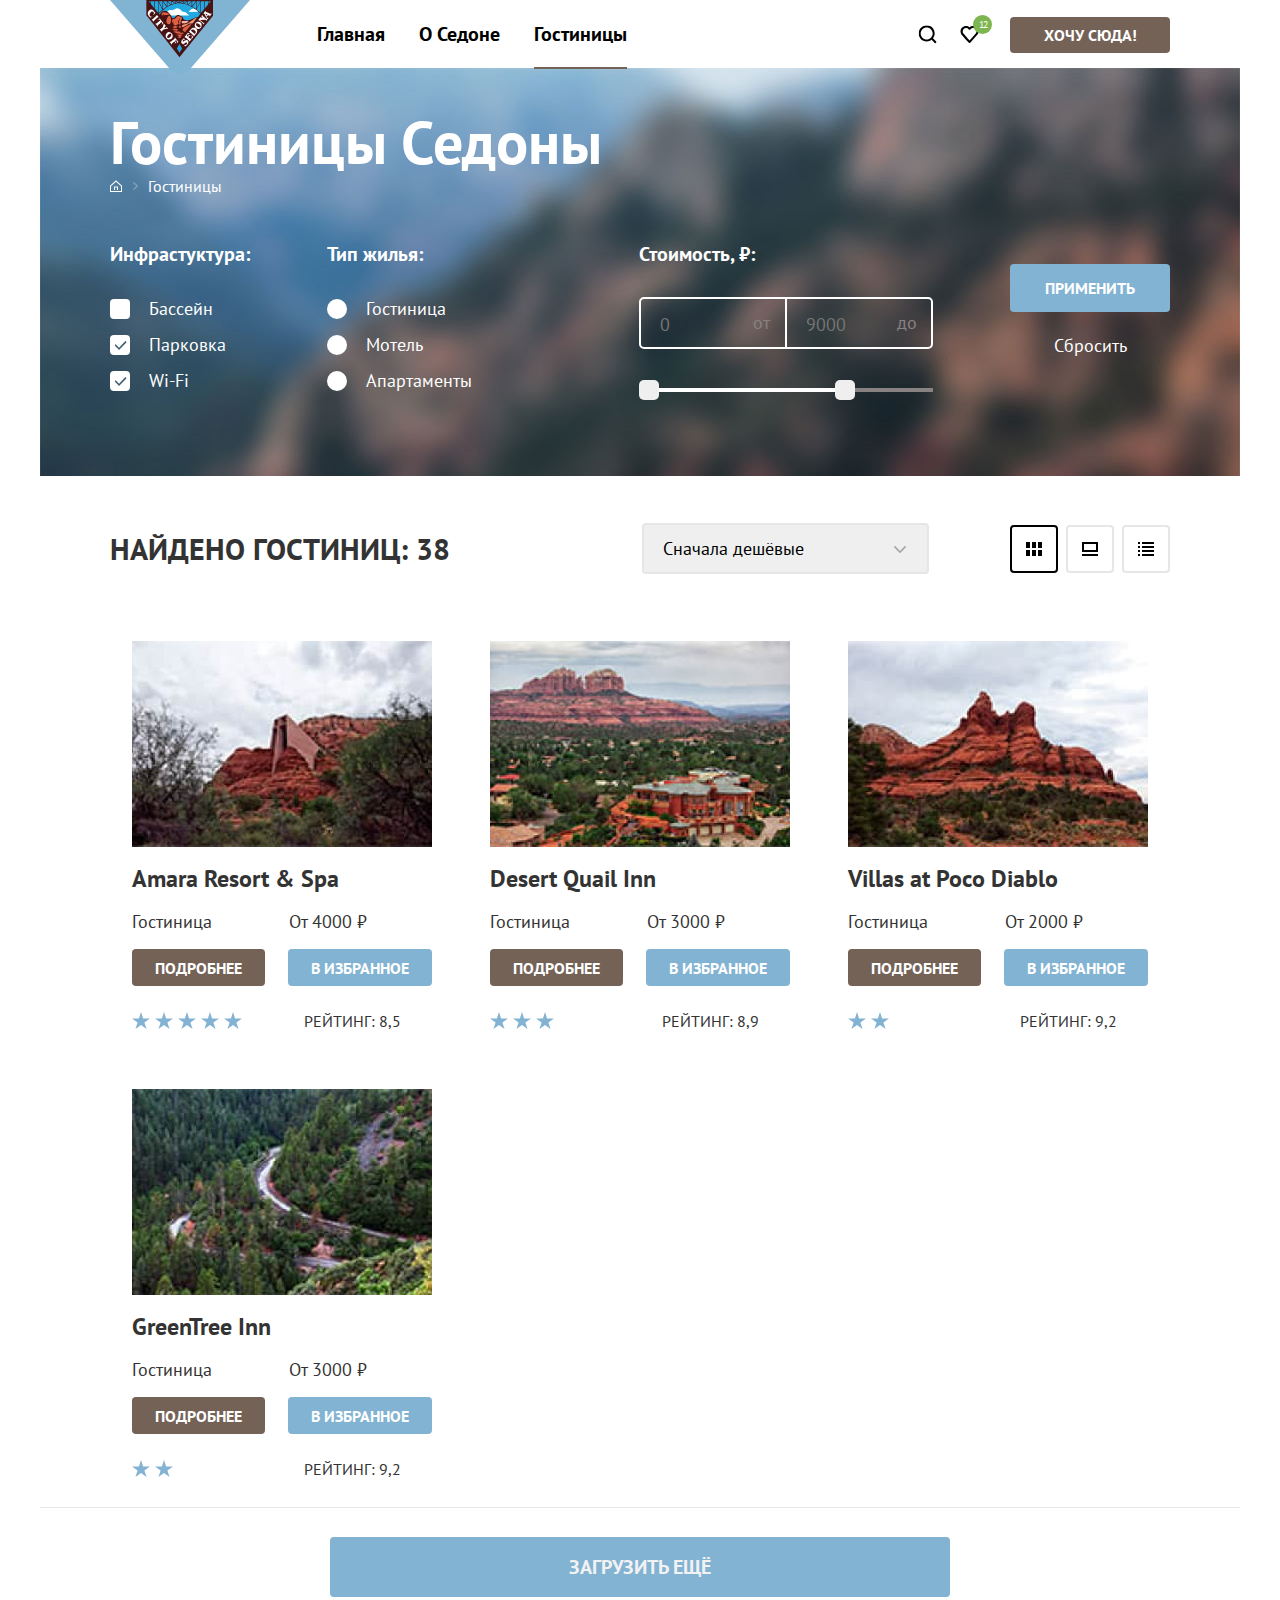
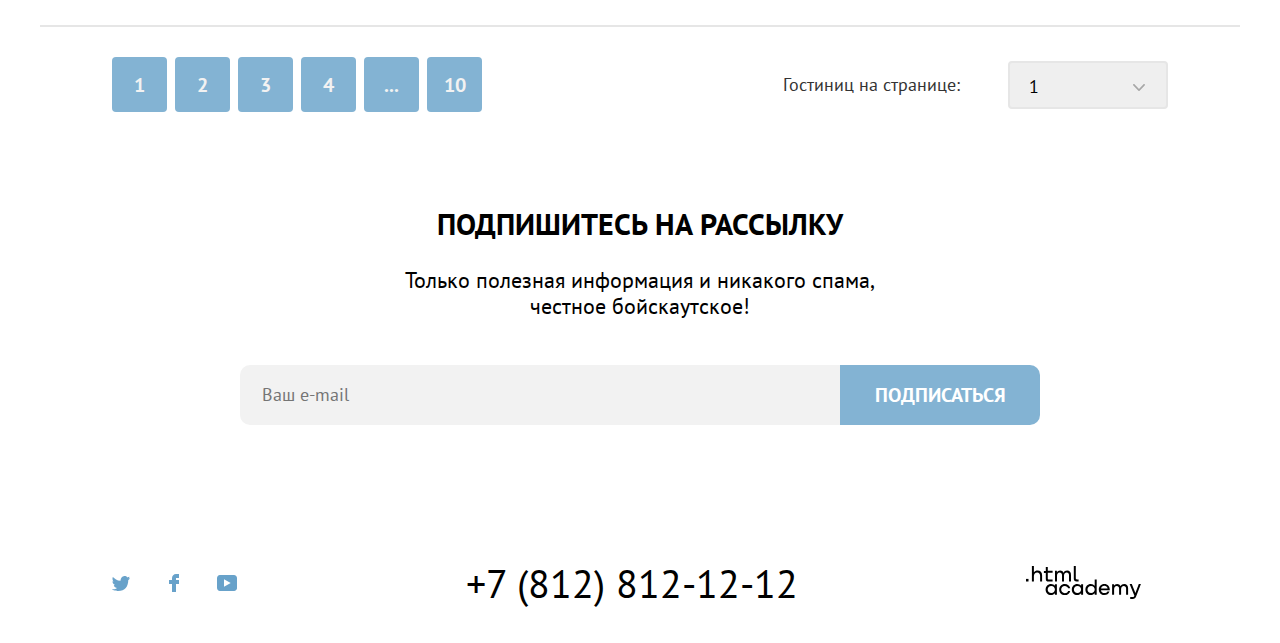
==== catalog.html @ c570bdc0 "состояния главной закончены" ====
<!DOCTYPE html>
<html lang="ru">
  <head>
    <meta charset="utf-8">
    <title>Каталог</title>
    <!-- <link rel="stylesheet" href="styles/reset.css"> -->
    <link rel="stylesheet" href="styles/style.css">
    <meta content="width=device-width, initial-scale=1" name="viewport">
  </head>
  <body>
      <header class="page-header">
        <nav class="navigation">
          <a class="page-logo" href="index.html"><img class="main-logo" src="images/logo.svg" width="140" height="74" alt="Логотип Седоны"></a>
          <ul class="navigation-list">
            <li class="navigation-item item-light"><a class="navigation-link" href="index.html">Главная</a></li>
            <li class="navigation-item" ><a class="navigation-link" href="#">О Седоне</a></li>
            <li class="navigation-item" ><a class="navigation-link navigation-link-selected" href="catalog.html">Гостиницы</a></li>
          </ul>
          <div class="fav-container">
            <button class="btn btn-search" type="button">
            <span class="invisible-element">Поиск</span>
            <svg class="nav-icon" xmlns="http://www.w3.org/2000/svg" width="19" height="19" viewBox="0 0 19 19" fill="none">
              <g clip-path="url(#clip0_18711_1020)">
              <path d="M18.6821 16.9114L14.9821 13.2114C15.9821 11.9114 16.6821 10.2114 16.6821 8.31142C16.6821 3.91142 13.0821 0.311417 8.68207 0.311417C4.28207 0.311417 0.682068 4.01142 0.682068 8.41142C0.682068 12.8114 4.28207 16.4114 8.68207 16.4114C10.4821 16.4114 12.1821 15.8114 13.5821 14.7114L17.2821 18.4114L18.6821 16.9114ZM8.68207 14.4114C5.38207 14.4114 2.68207 11.7114 2.68207 8.41142C2.68207 5.11142 5.38207 2.41142 8.68207 2.41142C11.9821 2.41142 14.6821 5.11142 14.6821 8.41142C14.6821 11.7114 11.9821 14.4114 8.68207 14.4114Z"/>
              </g>
              <defs>
              <clipPath id="clip0_18711_1020">
              <rect width="18" height="18" fill="white" transform="translate(0.682068 0.411423)"/>
              </clipPath>
              </defs>
              </svg>
            </button>
            <a class="btn favorit-link" href="#">
              <span class="invisible-element">Избранное</span>
              <svg class="nav-icon" xmlns="http://www.w3.org/2000/svg" width="19" height="17" viewBox="0 0 19 17" fill="none">
                <path d="M9.44382 17C9.14296 17 8.84211 16.9 8.64155 16.6C3.22622 10.5 1.92253 9.1 1.62168 8.7C0.91969 7.8 0.518555 6.6 0.518555 5.4C0.518555 2.4 2.92537 0 6.03416 0C7.33785 0 8.54126 0.5 9.5441 1.3C10.5469 0.5 11.8506 0 13.054 0C16.0625 0 18.5696 2.4 18.5696 5.4C18.5696 6.7 18.0682 7.9 17.266 8.8L10.2461 16.7C10.0455 16.9 9.84495 17 9.44382 17ZM3.42679 7.5C3.72764 7.9 6.93672 11.5 9.5441 14.4L15.7617 7.4C16.2631 6.9 16.4637 6.2 16.4637 5.4C16.4637 3.6 14.9594 2.1 13.1543 2.1C12.1515 2.1 11.1486 2.6 10.4467 3.4C10.1458 3.7 9.84495 3.8 9.5441 3.8C9.24325 3.8 8.9424 3.6 8.74183 3.4C8.03984 2.6 7.037 2.1 6.03416 2.1C4.22906 2.1 2.7248 3.6 2.7248 5.4C2.62452 6.3 3.02565 7 3.42679 7.5C3.3265 7.5 3.3265 7.5 3.42679 7.5Z"/>
                </svg>
                <div class="favorit">12</div>
            </a>
          </div>
          <a class="button button-order" href="#">Хочу сюда!</a>
        </nav>
      </header>
      <main class="main-index main-inner">
        <head class="inner-header">
          <div class="img-container-catalog">
            <h1 class="inner-header-title">Гостиницы Седоны</h1>
            <ul class="breadcrums">
              <li class="bredcrums-item">
                  <a class="breadcrums-link" href="index.html">
                    <svg xmlns="http://www.w3.org/2000/svg" width="12" height="12" viewBox="0 0 12 12" fill="none">
                      <g clip-path="url(#clip0_31961_567)">
                      <path d="M6 0.300049L0 5.80005V12H12V5.80005L6 0.300049ZM11 11H1V6.20005L6 1.70005L11 6.20005V11Z" fill="white"/>
                      <path d="M4 10H5V7.5H7V10H8V6.5H4V10Z" fill="white"/>
                      </g>
                      <defs>
                      <clipPath id="clip0_31961_567">
                      <rect width="12" height="12" fill="white"/>
                      </clipPath>
                      </defs>
                    </svg>
                    <span class="invisible-element">Главная</span>
                  </a>
              </li>
              <li class="bredcrums-item">
                  <a class="breadcrums-link">Гостиницы</a>
              </li>
            </ul>
            <form class="catalog-filter" action="#" method="get">
              <fieldset class="catalog-filter-group">
                <legend class="catalog-filter-title">Инфрастуктура:</legend>
                <ul class="catalog-filter-list">
                  <li class="catalog-filter-item">
                    <label class="control">
                      <input class="invisible-element control-input" name="pool" type="checkbox">
                      <span class="control-mark" ></span>
                      <span class="control-label">Бассейн</span>
                    </label>
                  </li>
                  <li class="catalog-filter-item">
                    <label class="control">
                      <input  class="invisible-element control-input" name="parcking" type="checkbox" checked>
                      <span class="control-mark" ></span>
                      <span class="control-label">Парковка</span>
                    </label>
                  </li>
                  <li class="catalog-filter-item">
                    <label class="control">
                      <input  class="invisible-element control-input" name="parcking" type="checkbox" checked>
                      <span class="control-mark" ></span>
                      <span class="control-label">Wi-Fi</span>
                    </label>
                  </li>
                </ul>
              </fieldset>
              <fieldset class="catalog-filter-group house-filter">
                <legend class="catalog-filter-title">Тип жилья:</legend>
                <ul class="catalog-filter-list">
                  <li class="catalog-filter-item">
                    <label class="control">
                      <input class="invisible-element control-input" name="hoгse" value="motel" type="radio">
                      <span class="control-mark"></span>
                      <span class="control-label">Гостиница</span>
                    </label>
                  </li>
                  <li class="catalog-filter-item">
                    <label class="control">
                      <input class="invisible-element control-input" name="hoгse" value="motel" type="radio">
                      <span class="control-mark"></span>
                      <span class="control-label">Мотель</span>
                    </label>
                  </li>
                  <li class="catalog-filter-item">
                    <label class="control">
                      <input class="invisible-element control-input" name="hoгse" value="motel" type="radio">
                      <span class="control-mark"></span>
                      <span class="control-label">Апартаменты</span>
                    </label>
                  </li>
                </ul>
              </fieldset>
              <fieldset class="catalog-filter-group">
                <legend class="catalog-filter-title">Стоимость, ₽:</legend>
                <div class="range">
                  <div class="range-wrapper-input">
                    <label class="label-input">
                      <input class="catalog-filter-input" type="number" name="min-price" placeholder="0">
                      <span class="ot">от</span>
                    </label>
                    <label class="label-input">
                      <input class="catalog-filter-input" type="number" name="min-price" placeholder="9000">
                      <span class="do">до</span>
                    </label>
                  </div>
                  <div class="range-scale">
                    <div class="range-bar" style="width: 216px; left: 0;">
                      <button class="range-toogle toogle-min" type="button">
                      <span class="invisible-element">Изменить минимальную цену</span>
                      </button>
                      <button class="range-toogle toogle-max" type="button">
                      <span class="invisible-element">Изменить максимальную цену</span>
                      </button>
                    </div>
                  </div>

                </div>
              </fieldset>
              <div class="form-buttons">
                <button class="button-form button-apply" type="submit">Применить</button>
                <button class="button-form button-reset" type="submit">Сбросить</button>
              </div>
            </form>
          </div>
        </head>
        <section class="results-sorting">
          <h2 class="results-sorting-title">Найдено гостиниц: 38</h2>
          <form class="sorting-type">
            <label class="invisible-element" for="sorting"><span>Сорировка</span></label>
            <select class="results-price-sort"  name="price" id="sorting">
              <option value="cheap">Сначала дешёвые</option>
              <option value="expensive">Сначала дорогие</option>
            </select>
          </form>
          <div class="buttons-container">
            <button class="button-mode button-view-cards cards-active" type="submit"><span class="invisible-element">Карточки</span></button>
            <button class="button-mode button-view-list" type="submit"><span class="invisible-element">Список</span></button>
            <button class="button-mode button-view-slideshow" type="submit"><span class="invisible-element">Слайдшоу</span></button>
          </div>
        </section>
              <section class="results-show">
                <div class="hotel-card">
                  <img class="hotel-card-image" src="images/catalog/hotel-1-1.jpg" width="300" height="206" alt="Amara Resort & Spa">
                  <h3 class="hotel-card-title">Amara Resort & Spa</h3>
                  <div class="container-for-price">
                    <p class="hotel-card-type">Гостиница</p>
                    <b class="hotel-card-price">От 4000 ₽</b>
                  </div>
                  <div class="order-container">
                      <a class="button btn-card btn-card-style-details" href="#">Подробнее</a>
                      <a class="button btn-card btn-card-style-favorit" href="#">В избранное</a>
                  </div>
                  <div class="raiting-container">
                    <div class="hotel-stars">
                      <svg class="star-container" xmlns="http://www.w3.org/2000/svg" width="18" height="17" viewBox="0 0 18 17" fill="none">
                        <g clip-path="url(#clip0_100392_108)">
                          <path d="M9 0L11.1 6.5H18L12.4 10.5L14.6 17L9 13L3.4 17L5.6 10.5L0 6.5H6.9L9 0Z" fill="#83B3D3"/>
                        </g>
                        <defs>
                          <clipPath id="clip0_100392_108">
                            <rect width="18" height="17" fill="white"/>
                          </clipPath>
                        </defs>
                      </svg>
                      <svg class="star-container" xmlns="http://www.w3.org/2000/svg" width="18" height="17" viewBox="0 0 18 17" fill="none">
                        <g clip-path="url(#clip0_100392_108)">
                          <path d="M9 0L11.1 6.5H18L12.4 10.5L14.6 17L9 13L3.4 17L5.6 10.5L0 6.5H6.9L9 0Z" fill="#83B3D3"/>
                        </g>
                        <defs>
                          <clipPath id="clip0_100392_108">
                            <rect width="18" height="17" fill="white"/>
                          </clipPath>
                        </defs>
                      </svg>
                      <svg class="star-container" xmlns="http://www.w3.org/2000/svg" width="18" height="17" viewBox="0 0 18 17" fill="none">
                        <g clip-path="url(#clip0_100392_108)">
                          <path d="M9 0L11.1 6.5H18L12.4 10.5L14.6 17L9 13L3.4 17L5.6 10.5L0 6.5H6.9L9 0Z" fill="#83B3D3"/>
                        </g>
                        <defs>
                          <clipPath id="clip0_100392_108">
                            <rect width="18" height="17" fill="white"/>
                          </clipPath>
                        </defs>
                      </svg>
                      <svg class="star-container" xmlns="http://www.w3.org/2000/svg" width="18" height="17" viewBox="0 0 18 17" fill="none">
                        <g clip-path="url(#clip0_100392_108)">
                          <path d="M9 0L11.1 6.5H18L12.4 10.5L14.6 17L9 13L3.4 17L5.6 10.5L0 6.5H6.9L9 0Z" fill="#83B3D3"/>
                        </g>
                        <defs>
                          <clipPath id="clip0_100392_108">
                            <rect width="18" height="17" fill="white"/>
                          </clipPath>
                        </defs>
                      </svg>
                      <svg class="star-container" xmlns="http://www.w3.org/2000/svg" width="18" height="17" viewBox="0 0 18 17" fill="none">
                        <g clip-path="url(#clip0_100392_108)">
                          <path d="M9 0L11.1 6.5H18L12.4 10.5L14.6 17L9 13L3.4 17L5.6 10.5L0 6.5H6.9L9 0Z" fill="#83B3D3"/>
                        </g>
                        <defs>
                          <clipPath id="clip0_100392_108">
                            <rect width="18" height="17" fill="white"/>
                          </clipPath>
                        </defs>
                      </svg>
                    </div>
                    <p class="hotel-card-rating">Рейтинг: 8,5</p>
                  </div>
                </div>
                <div class="hotel-card">
                  <img class="hotel-card-image" src="images/catalog/hotel-1-2.jpg" width="300" height="206" alt="Desert Quail Inn">
                  <h3 class="hotel-card-title">Desert Quail Inn</h3>
                  <div class="container-for-price">
                    <p class="hotel-card-type">Гостиница</p>
                    <b class="hotel-card-price">От 3000 ₽</b>
                  </div>
                  <div class="order-container">
                    <a class="button btn-card btn-card-style-details" href="#">Подробнее</a>
                    <a class="button btn-card btn-card-style-favorit" href="#">В избранное</a>
                  </div>
                  <div class="raiting-container">
                    <div class="hotel-stars">
                      <svg class="star-container" xmlns="http://www.w3.org/2000/svg" width="18" height="17" viewBox="0 0 18 17" fill="none">
                        <g clip-path="url(#clip0_100392_108)">
                          <path d="M9 0L11.1 6.5H18L12.4 10.5L14.6 17L9 13L3.4 17L5.6 10.5L0 6.5H6.9L9 0Z" fill="#83B3D3"/>
                        </g>
                        <defs>
                          <clipPath id="clip0_100392_108">
                            <rect width="18" height="17" fill="white"/>
                          </clipPath>
                        </defs>
                      </svg>
                      <svg class="star-container" xmlns="http://www.w3.org/2000/svg" width="18" height="17" viewBox="0 0 18 17" fill="none">
                        <g clip-path="url(#clip0_100392_108)">
                          <path d="M9 0L11.1 6.5H18L12.4 10.5L14.6 17L9 13L3.4 17L5.6 10.5L0 6.5H6.9L9 0Z" fill="#83B3D3"/>
                        </g>
                        <defs>
                          <clipPath id="clip0_100392_108">
                            <rect width="18" height="17" fill="white"/>
                          </clipPath>
                        </defs>
                      </svg>
                      <svg class="star-container" xmlns="http://www.w3.org/2000/svg" width="18" height="17" viewBox="0 0 18 17" fill="none">
                        <g clip-path="url(#clip0_100392_108)">
                          <path d="M9 0L11.1 6.5H18L12.4 10.5L14.6 17L9 13L3.4 17L5.6 10.5L0 6.5H6.9L9 0Z" fill="#83B3D3"/>
                        </g>
                        <defs>
                          <clipPath id="clip0_100392_108">
                            <rect width="18" height="17" fill="white"/>
                          </clipPath>
                        </defs>
                      </svg>
                    </div>
                    <p class="hotel-card-rating">Рейтинг: 8,9</p>
                  </div>
                </div>
                <div class="hotel-card">
                  <img class="hotel-card-image" src="images/catalog/hotel-1-3.jpg" width="300" height="206" alt="Amara Resort & Spa">
                  <h3 class="hotel-card-title">Villas at Poco Diablo</h3>
                  <div class="container-for-price">
                    <p class="hotel-card-type">Гостиница</p>
                    <b class="hotel-card-price">От 2000 ₽</b>
                  </div>
                  <div class="order-container">
                      <a class="button btn-card btn-card-style-details" href="#">Подробнее</a>
                      <a class="button btn-card btn-card-style-favorit" href="#">В избранное</a>
                  </div>
                  <div class="raiting-container">
                      <div class="hotel-stars">
                        <svg class="star-container" xmlns="http://www.w3.org/2000/svg" width="18" height="17" viewBox="0 0 18 17" fill="none">
                        <g clip-path="url(#clip0_100392_108)">
                          <path d="M9 0L11.1 6.5H18L12.4 10.5L14.6 17L9 13L3.4 17L5.6 10.5L0 6.5H6.9L9 0Z" fill="#83B3D3"/>
                        </g>
                        <defs>
                          <clipPath id="clip0_100392_108">
                            <rect width="18" height="17" fill="white"/>
                          </clipPath>
                        </defs>
                      </svg>
                      <svg class="star-container" xmlns="http://www.w3.org/2000/svg" width="18" height="17" viewBox="0 0 18 17" fill="none">
                        <g clip-path="url(#clip0_100392_108)">
                          <path d="M9 0L11.1 6.5H18L12.4 10.5L14.6 17L9 13L3.4 17L5.6 10.5L0 6.5H6.9L9 0Z" fill="#83B3D3"/>
                        </g>
                        <defs>
                          <clipPath id="clip0_100392_108">
                            <rect width="18" height="17" fill="white"/>
                          </clipPath>
                        </defs>
                      </svg>
                      </div>
                      <p class="hotel-card-rating">Рейтинг: 9,2</p>
                  </div>
                </div>
                <div class="hotel-card">
                  <img class="hotel-card-image" src="images/catalog/hotel-1.jpg" width="300" height="206" alt="Amara Resort & Spa">
                  <h3 class="hotel-card-title">GreenTree Inn</h3>
                  <div class="container-for-price">
                    <p class="hotel-card-type">Гостиница</p>
                    <b class="hotel-card-price">От 3000 ₽</b>
                  </div>
                  <div class="order-container">
                    <a class="button btn-card btn-card-style-details" href="#">Подробнее</a>
                    <a class="button btn-card btn-card-style-favorit" href="#">В избранное</a>
                  </div>
                  <div class="raiting-container">
                    <div class="hotel-stars">
                      <svg class="star-container" xmlns="http://www.w3.org/2000/svg" width="18" height="17" viewBox="0 0 18 17" fill="none">
                        <g clip-path="url(#clip0_100392_108)">
                          <path d="M9 0L11.1 6.5H18L12.4 10.5L14.6 17L9 13L3.4 17L5.6 10.5L0 6.5H6.9L9 0Z" fill="#83B3D3"/>
                        </g>
                        <defs>
                          <clipPath id="clip0_100392_108">
                            <rect width="18" height="17" fill="white"/>
                          </clipPath>
                        </defs>
                      </svg>
                      <svg class="star-container" xmlns="http://www.w3.org/2000/svg" width="18" height="17" viewBox="0 0 18 17" fill="none">
                        <g clip-path="url(#clip0_100392_108)">
                          <path d="M9 0L11.1 6.5H18L12.4 10.5L14.6 17L9 13L3.4 17L5.6 10.5L0 6.5H6.9L9 0Z" fill="#83B3D3"/>
                        </g>
                        <defs>
                          <clipPath id="clip0_100392_108">
                            <rect width="18" height="17" fill="white"/>
                          </clipPath>
                        </defs>
                      </svg>
                    </div>
                    <p class="hotel-card-rating">Рейтинг: 9,2</p>
                  </div>
                </div>
              </section>

        <div class="hotel-card-show-more"><button class="button-show-more" type="button">Загрузить ещё</button></div>
        <div class="pagination-container">
          <ul class="pagination">
            <li><button class="pagination-item current">1</button></li>
            <li><button class="pagination-item">2</button></li>
            <li><button class="pagination-item">3</button></li>
            <li><button class="pagination-item">4</button></li>
            <li><button class="pagination-item">...</button></li>
            <li><button class="pagination-item">10</button></li>
          </ul>
          <div class="show-hotels">
            <p class="pagination-hotel-quantity">Гостиниц на странице:</p>
            <form class="pagination-show-type">
              <select class="hotel-show-list"  name="quantity" id="hotel-show">
                  <option value="1">1</option>
                  <option value="2">2</option>
                  <option value="2">3</option>
                  <option value="2">4</option>
              </select>
              <label for="invisible-element"><span class="invisible-element">Количество гостиниц</span></label>
            </form>
          </div>
        </div>
        <section class="subscribe subscribe-inner">
          <h2 class="invisible-element">Подписка на рассылку</h2>
          <h3 class="subscribe-title">Подпишитесь на рассылку</h3>
          <p class="subscribe-about">Только полезная информация и никакого спама, <br>честное бойскаутское!</p>
          <form class="subscribe-form" action="#" method="post">
            <input class="subscribe-control" type="text" name="e-mail" placeholder="Ваш e-mail">
            <button class="button-subscribe" type="submit">Подписаться</button>
          </form>
        </section>
      </main>
      <footer>
        <section class="footer-links">
          <ul class="footer-links-list">
            <li class="footer-links-item">
              <a class="button-footer-link" href="#">
                <svg class="social-icon" xmlns="http://www.w3.org/2000/svg" width="18" height="15" viewBox="0 0 18 15" fill="none">
                  <g clip-path="url(#clip0_24196_690)">
                    <path d="M11.6 0.200056C13.4 -0.299944 14.8 0.500056 15.4 1.40006C16.1 1.20006 16.8 0.900056 17.5 0.700056C17.5 1.60006 16.9 2.20006 16.6 2.50006C17.3 2.60006 18 1.90006 18 1.90006C17.8 2.90006 16.9 3.70006 16.3 3.90006C16.1 10.7001 13 15.1001 5.7 15.0001C5.1 15.0001 5.8 15.0001 5.2 15.0001C4.8 15.0001 0.8 14.5001 0 13.1001C2.4 13.3001 4.1 12.7001 5 11.9001C4 11.6001 2.1 11.5001 1.8 9.00006C2.2 9.10006 2.4 9.20006 3.1 9.10006C1.8 8.30006 0.4 7.50006 0.5 5.30006C0.8 5.60006 1.6 5.80006 1.9 5.80006C1.1 5.60006 -0.2 2.50006 0.9 0.900056C2.8 2.80006 4.9 4.50006 8.5 4.70006C8.7 2.30006 9.7 0.800056 11.6 0.200056Z" />
                  </g>
                  <defs>
                    <clipPath id="clip0_24196_690">
                      <rect width="18" height="15" fill="white"/>
                    </clipPath>
                  </defs>
                </svg>
                <span class="invisible-element">Twitter</span>
              </a>
            </li>
            <li class="footer-links-item">
              <a class="button-footer-link" href="#">
                <svg class="social-icon" xmlns="http://www.w3.org/2000/svg" width="10" height="18" viewBox="0 0 10 18" fill="none">
                  <g clip-path="url(#clip0_24196_688)">
                    <path d="M7 0C4.8 0 3 1.8 3 4V6H0V10H3V18H7V10H10V6H7V4H10V0H7Z"/>
                  </g>
                  <defs>
                    <clipPath id="clip0_24196_688">
                      <rect width="10" height="18" fill="white"/>
                    </clipPath>
                  </defs>
                </svg>
                <span class="invisible-element">Facebook</span>
              </a>
            </li>
            <li class="footer-links-item">
              <a class="button-footer-link" href="#">
                <svg class="social-icon" xmlns="http://www.w3.org/2000/svg" width="20" height="16" viewBox="0 0 20 16" fill="none">
                  <g clip-path="url(#clip0_24196_686)">
                    <path d="M17 0H2.9C1.2 0 0 1.5 0 3.2V12.7C0 14.5 1.2 16 2.9 16H17.2C18.7 16 20.1 14.5 20.1 12.8V3.2C19.9 1.5 18.7 0 17 0ZM7 11.8V4.2L13.7 8L7 11.8Z" />
                  </g>
                  <defs>
                    <clipPath id="clip0_24196_686">
                      <rect width="20" height="16" fill="white"/>
                    </clipPath>
                  </defs>
                </svg>
                <span class="invisible-element">Youtube</span>
              </a>
            </li>
          </ul>
          <a class="footer-number" href="tel:88128121212"><p class="number-value">+7 (812) 812-12-12</p></a>
          <a class="footer-logo" href="№">
            <svg class="academy-logo" xmlns="http://www.w3.org/2000/svg" width="115" height="34" viewBox="0 0 115 34" fill="none">
               <path d="M0 12.8999V15.4999H2.5V12.8999H0Z"/>
               <path d="M11.5999 4.5C9.9999 4.5 8.7999 5.2 7.9999 6.2H7.8999V0H5.8999V15.5H7.8999V10.2C7.8999 8.1 9.1999 6.6 11.1999 6.6C12.9999 6.6 14.0999 8 14.0999 9.8V15.5H16.0999V9.4C16.1999 6.4 14.2999 4.5 11.5999 4.5Z"/>
               <path d="M26.5999 4.8001H21.7999V1.1001H19.7999V4.9001H17.8999V6.9001H19.7999V12.9001C19.7999 14.6001 20.7999 15.6001 22.4999 15.6001H26.5999V13.6001H22.8999C22.1999 13.6001 21.7999 13.2001 21.7999 12.5001V6.8001H26.5999V4.8001Z"/>
               <path d="M41.1 4.6001C39.5 4.6001 38.2 5.4001 37.6 6.7001H37.5C36.9 5.5001 35.7 4.6001 34.1 4.6001C32.7 4.6001 31.6 5.4001 31 6.4001H30.9V4.8001H29V15.4001H31V10.0001C31 8.0001 32 6.5001 33.6 6.5001C35.1 6.5001 36 7.5001 36 9.1001V15.4001H38V9.8001C38 7.4001 39.4 6.5001 40.6 6.5001C42.1 6.5001 43 7.5001 43 9.1001V15.4001H45V8.9001C45.1 6.4001 43.6 4.6001 41.1 4.6001Z"/>
               <path d="M47.8 12.7C47.8 14.4 48.8 15.4 50.6 15.4H52.6V13.4H50.9001C50.2001 13.4 49.8 13 49.8 12.3V0H47.8V12.7Z"/>
               <path d="M28.9001 19.6999C28.0001 18.5999 26.7001 17.8999 25.0001 17.8999C21.9001 17.8999 19.6001 20.1999 19.6001 23.4999C19.6001 26.7999 21.9001 29.0999 25.0001 29.0999C26.8001 29.0999 28.0001 28.2999 28.8001 27.1999H28.9001V28.7999H30.9001V18.1999H28.9001V19.6999ZM25.3001 27.0999C23.1001 27.0999 21.7001 25.4999 21.7001 23.4999C21.7001 21.4999 23.1001 19.8999 25.3001 19.8999C27.5001 19.8999 28.9001 21.4999 28.9001 23.4999C28.9001 25.3999 27.5001 27.0999 25.3001 27.0999Z"/>
               <path d="M44.2 21.9999C43.7 19.5999 41.5999 17.8999 38.7999 17.8999C35.3999 17.8999 33.2 20.3999 33.2 23.4999C33.2 26.5999 35.3999 29.0999 38.7999 29.0999C41.5999 29.0999 43.7 27.2999 44.2 24.8999H42.0999C41.6999 26.1999 40.3999 27.1999 38.7999 27.1999C36.5999 27.1999 35.2 25.5999 35.2 23.5999C35.2 21.5999 36.5999 19.9999 38.7999 19.9999C40.3999 19.9999 41.5999 20.9999 42.0999 22.1999H44.2V21.9999Z"/>
               <path d="M55.1 19.6999C54.2 18.5999 52.9001 17.8999 51.2001 17.8999C48.1001 17.8999 45.8 20.1999 45.8 23.4999C45.8 26.7999 48.1001 29.0999 51.2001 29.0999C53.0001 29.0999 54.2 28.2999 55 27.1999H55.1V28.7999H57.1V18.1999H55.1V19.6999ZM51.5 27.0999C49.3 27.0999 47.9001 25.4999 47.9001 23.4999C47.9001 21.4999 49.3 19.8999 51.5 19.8999C53.7 19.8999 55.1 21.4999 55.1 23.4999C55.1 25.3999 53.6 27.0999 51.5 27.0999Z"/>
               <path d="M68.6999 19.7999C67.7999 18.6999 66.4999 17.8999 64.7999 17.8999C61.6999 17.8999 59.3999 20.1999 59.3999 23.4999C59.3999 26.7999 61.5999 29.0999 64.7999 29.0999C66.4999 29.0999 67.7999 28.2999 68.5999 27.2999H68.6999V28.7999H70.6999V13.3999H68.6999V19.7999ZM65.0999 27.0999C62.8999 27.0999 61.4999 25.4999 61.4999 23.4999C61.4999 21.4999 62.8999 19.8999 65.0999 19.8999C67.2999 19.8999 68.6999 21.4999 68.6999 23.4999C68.5999 25.4999 67.1999 27.0999 65.0999 27.0999Z" />
               <path d="M78.3 17.8999C75 17.8999 72.8 20.3999 72.8 23.4999C72.8 26.4999 74.9 29.0999 78.3 29.0999C80.8 29.0999 82.8 27.7999 83.5 25.4999H81.4C80.9 26.4999 79.8 27.0999 78.4 27.0999C76.5 27.0999 75.1 25.7999 75 24.1999H83.8C84 20.5999 81.8 17.8999 78.3 17.8999ZM78.3 19.7999C80 19.7999 81.3 20.7999 81.6 22.3999H75.1C75.4 20.8999 76.6 19.7999 78.3 19.7999Z"/>
               <path d="M98.2001 17.8999C96.6001 17.8999 95.3001 18.6999 94.6001 19.8999H94.5001C93.9001 18.6999 92.7001 17.8999 91.1001 17.8999C89.7001 17.8999 88.6001 18.5999 88.0001 19.6999V18.1999H86.1001V28.7999H88.1001V23.3999C88.1001 21.3999 89.1001 19.9999 90.7001 19.8999C92.2001 19.8999 93.1001 20.8999 93.1001 22.4999V28.7999H95.1001V23.1999C95.1001 20.7999 96.5001 19.8999 97.7001 19.8999C99.2001 19.8999 100.1 20.8999 100.1 22.4999V28.7999H102.1V22.2999C102.2 19.6999 100.7 17.8999 98.2001 17.8999Z" />
               <path d="M109.4 27.0001L105.8 18.1001H103.6L108.4 29.7001C108.1 30.6001 107.7 30.9001 106.7 30.9001H104.2V32.9001H106.7C108.5 32.9001 109.5 32.1001 110.2 30.3001L114.9 18.1001H112.8L109.4 27.0001Z"/>
            </svg>
          </a>
        </section>
      </footer>

  </body>
</html>
---- styles/style.css ----
@font-face {
  font-family: "PT Sans";
  font-style: normal;
  font-weight: 400;
  src: url("../fonts/PTSans-Regular.woff") format("woff");
  font-display: swap;
}

@font-face {
  font-family: "PT Sans";
  font-style: normal;
  font-weight: 700;
  src: url("../fonts/PTSans-Bold.woff") format("woff");
  font-display: swap;
}
*,
*::before,
*::after {
  box-sizing: border-box;
}

h1 {
  margin: 0;
}

h2 {
  margin: 0;
}
h3 {
  margin: 0;
}

p {
  margin: 0;
}

ul, fieldset, legend, button, input {
  margin: 0;
  padding: 0;
}

html {
  height: 100%;
}


body {
  display: flex;
  flex-direction: column;
  min-height: 100%;
  width: 1200px;
  margin: 0 auto;
  background-color: white;
  color: #333333;
  font-family: "PT Sans", sans-serif;
  font-size: 18px;
  line-height: 21px;
}

.main-index {
  flex-grow: 1;
}
.breadcrums {
  position: relative;
  display: flex;
  margin-bottom: 45px;
  list-style-type: none;
  font-family: "PT Sans", sans-serif;
  font-size: 16px;
  font-style: normal;
  font-weight: 400;
  line-height: normal;
}

.bredcrums-item {
  margin-right: 26px;
}

.bredcrums-item:first-child::after {
  content: "";
  position: absolute;
  width: 5px;
  height: 8px;
  top: 50%;
  margin-top: -4px;
  left: 23px;
  background-image: url(../images/catalog/breadcrums.svg);
  background-position: center;
  background-repeat: no-repeat;


}

.breadcrums-link {

  text-decoration: none;
}

.hidden-element {
  color: #ffffff;
}


.invisible-element {
  position: absolute;
  width: 1px;
  height: 1px;
  margin: -1px;
  padding: 0;
  border: 0;
  clip: rect(0 0 0 0);
  overflow: hidden;
}

.catalog-filter {
  display: flex;
  align-items: center;
  width: 1060px;
  margin: 0 auto;

}

.catalog-filter-group {
  border: none;
}
.catalog-filter-group:first-child {
  min-width: 217px;
}
.catalog-filter-group:nth-child(2) {
  min-width: 312px;
}


.catalog-filter-list {
  list-style-type: none;
}

.catalog-filter-item:not(:last-child) {
  margin-bottom: 13px;
}

.catalog-filter-title {
  margin-bottom: 30px;
  font-family: "PT Sans", sans-serif;
  font-size: 20px;
  font-style: normal;
  font-weight: 700;
  line-height: normal;
}

.control {
  display: block;
  position: relative;
}

.catalog-filter-group:first-child .control-mark {
  position: absolute;
  height: 20px;
  width: 20px;
  border-radius: 4px;
  background-color: white;
  top: 2px
}

.control-input[type="checkbox"]:checked + .control-mark::before {
  content: "";
  position: absolute;
  top: 5.5px;
  left: 5px;
  width: 12.2px;
  height: 9.9px;
  background-image: url(../images/catalog/tick.svg);
  background-position: center;
  background-repeat: no-repeat;
}

.catalog-filter-group:nth-child(2) .control-mark {
  position: absolute;
  height: 20px;
  width: 20px;
  border-radius: 50%;
  background-color: white;
  top: 2px
}

.catalog-filter-group:nth-child(3) {
  width: 287px;
}

.control-input[type="radio"]:checked + .control-mark::before {
  position: absolute;
  content: "";
  width: 10px;
  height: 10px;
  top: 5px;
  left: 5px;
  border-radius: 50%;
  background-color: #3F5E72;
}


.control-label {
  padding-left: 39px;
  font-family: "PT Sans", sans-serif;
  font-size: 18px;
  font-style: normal;
  font-weight: 400;
  line-height: normal;
}

.range-scale {
  position: relative;
  height: 4px;
  background-color: rgb(136, 130, 131);

}

.range-bar {
  position: absolute;
  height: 4px;
  background-color: white;
}

.range-toogle {
  position: absolute;
  width: 20px;
  height: 20px;
  border: none;
  top: -8px;
  border-radius: 5px;
  cursor: pointer;
}

.toogle-min {
  left: 0;
}

.toogle-max {
  right: 0;
}

.range-wrapper-input {
  border: 2px solid white;
  border-radius: 5px;
  display: flex;
  margin-bottom: 39px;
}
.label-input {
  position: relative;
}

.label-input:first-child {
  border-right: 2px solid white;
}



.ot, .do {
  position: absolute;
  color: rgb(136, 130, 131);
  text-align: right;
  font-family: "PT Sans", sans-serif;
  font-size: 18px;
  font-style: normal;
  font-weight: 400;
  line-height: normal;
}

.label-input:first-child .ot {
  right: 15px;
  top: 12px;

}

.label-input:last-child .do {
  right: 14px;
  top: 12px;
}


.catalog-filter-input::-webkit-outer-spin-button,
.catalog-filter-input::-webkit-inner-spin-button {
  appearance: none;
  margin: 0;
}

.catalog-filter-input {
  padding: 14px 0 11px 19px;
  color: white;
  border: none;
  background-color: transparent;
  width: 144px;
  font-family: "PT Sans", sans-serif;
  font-size: 18px;
  font-style: normal;
  font-weight: 400;
  line-height: normal;
}

.form-buttons {
  margin-left: auto;
}

.button-form {
  display: block;
  border: none;
  border-radius: 4px;
  cursor: pointer;
  width: 160px;
  height: 48px;
  color: #FFF;
  font-family: "PT Sans", sans-serif
}

.button-apply {
  background-color: #83B3D3;
  margin-bottom: 10px;
  font-size: 16px;
  font-style: normal;
  font-weight: 700;
  line-height: normal;
  text-transform: uppercase;
}

.button-reset {
  font-size: 18px;
  font-style: normal;
  font-weight: 400;
  line-height: normal;
  background-color: transparent;
}

.page-header {
  background-color: #ffffff;
  color: #000000;
  padding: 0 70px;
  margin-bottom: -2px;
}
.main-logo {
  position: relative;
  z-index: 1;

}
.navigation {
  margin: 0 auto;
  display: flex;
  flex-wrap: wrap;
  align-items: flex-start;
  width: 1060px;
}

.page-logo {
  display: block;
  height: 70px;
}

.navigation-list {
  margin-left: 50px;
  width: 500px;
  display: flex;
  flex-wrap: wrap;
  list-style-type: none;
}

.navigation-item {
  position: relative;
  display: flex;
  flex-direction: column;
  align-items: center;

}

.navigation-link {
  display: block;
  padding: 20px 17px;
  font-family: "PT Sans", sans-serif;
  font-weight: 700;
  font-size: 20px;
  line-height: 28px;
  color: #000000;
  background-color: #ffffff;
  text-decoration: none;
}



.navigation-link-selected::before {
  position: absolute;
  content: "";
  height: 2px;
  width: auto;
  background-color: #756257;
  left: 17px;
  right: 17px;
  bottom: -1px;

}



.img-container {
  padding-top: 51px;
  align-items: center;
  display: flex;
  flex-direction: column;
  justify-content: space-between;
  width: 1198px;
  height: 485px;
  background-image: url("../images/index-background.jpg");
  background-size: auto;
  background-repeat: no-repeat;
}

.index-img {
  display: block;
}

.index-div {
  display: block;

}

.img-container-catalog {
  display: flex;
  flex-direction: column;
  align-items: start;
  color: #ffffff;
  padding: 35px 70px 0 70px;
  width: 1200px;
  height: 408px;
  background-image: url(../images/catalog-background1.jpg);
  background-size: auto;
  background-repeat: no-repeat;
}

.results-sorting {
  padding: 0 70px;
  display: flex;
  align-items: center;
  width: 1200px;
  height: 145px;

}

.results-sorting-title {
  margin-right: 192px;
  font-family: "PT Sans", sans-serif;
  font-weight: 700;
  font-size: 30px;
  line-height: 39px;
  font-family: PT Sans;
  font-size: 30px;
  font-style: normal;
  font-weight: 700;
  line-height: normal;
  text-transform: uppercase;
}

.buttons-container {
  display: flex;
  justify-content: space-between;
  width: 160px;
  margin-left: auto;
}

.button-mode {
  height: 48px;
  width: 48px;
  border: 2px solid #E6E6E6;
  border-radius: 4px;
  background-color: white;
  cursor: pointer;
}

.button-view-cards {
  background-image: url(../images/catalog/mode-tile\ 1.svg);
  background-repeat: no-repeat;
  background-position: center;
}

.button-view-list {
  background-image: url(../images/catalog/mode-slideshow\ 1.svg);
  background-repeat: no-repeat;
  background-position: center;
}

.button-view-slideshow {
  background-image: url(../images/catalog/mode-list\ 1.svg);
  background-repeat: no-repeat;
  background-position: center;
}

.cards-active {
  border-color: black;
}

.sorting-type {
  display: flex;
  width: 287px;
}

.results-price-sort {
  padding: 12px 19px 12px 19px;
  flex-grow: 1;
  border-radius: 4px;
  border: 2px solid #E6E6E6;
  appearance: none;
  background-image: url(../images/catalog/dropdown\ 1.svg);
  background-repeat: no-repeat;
  background-position: top 21px right 21px;
  font-family: "PT Sans", sans-serif;
  font-size: 18px;
  font-style: normal;
  font-weight: 400;
  line-height: normal;
}

.results-show {
  margin: 0 auto;
  width: 1056px;
  display: flex;
  flex-wrap: wrap;
  justify-content: space-between;
}

.hotel-card:nth-child(n+4) {
  margin-top: 10px;


}

.hotel-card {
  display: flex;
  flex-direction: column;
  width: 340px;
  height: 438px;
  padding: 20px;
}

.inner-header-title {
  width: 528px;
  height: 68px;
  color: #ffffff;
  font-family: "PT Sans", sans-serif;
  font-weight: 700;
  font-size: 60px;
  line-height: 77.64px;
  font-style: normal;
  line-height: normal;
  margin-bottom: 5px;

}

.container-for-price {
  display: flex;
  align-items: baseline;
  margin-top: 16px;
}

.hotel-card-title {
  margin-top: 16px;
  margin-bottom: 0px;
  height: 31px;
  font-family: "PT Sans", sans-serif;
  font-weight: 700;
  font-size: 24px;
  line-height: 31px;
}
.hotel-card-price {
  margin-left: auto;
  width: 143px;
  line-height: 23px;
  font-weight: 400;
}
.hotel-card-type {
  width: 133px;
  line-height: 23px;
  font-weight: 400;
}

.order-container {
  display: flex;
  margin-top: 16px;
  height: 37px;
  justify-content: space-between;

}
.raiting-container {
  margin-top: 16px;
  display: flex;

}
.hotel-stars {
  display: flex;
  align-items: center;
  justify-content: baseline;
  width: auto;

}

.star-container {
  margin-right: 5px;
}
.hotel-card-rating {
  display: flex;
  justify-content: center;
  align-items: center;
  width: 160px;
  height: 37px;
  margin-left: auto;
  text-align: center;



  font-family: "PT Sans", sans-serif;
  font-weight: 400;
  font-size: 16px;
  line-height: 20px;
  text-transform: uppercase;
}



.button {
  display: block;
  border-radius: 4px;
  padding: 8px 15px;
  border: none;
  color: #ffffff;
  text-decoration: none;
  text-transform: uppercase;
  font-family: "PT Sans", sans-serif;
  font-weight: 700;
  font-size: 16px;
  line-height: 20px;
  cursor: pointer;
}



.btn-card {
  display: flex;
  justify-content: center;
  align-items: center;
}

.btn-card-favorit {
  display: flex;
  justify-content: center;
  align-items: center;
  text-decoration: none;
  color: #000000;
  font-family: "PT Sans", sans-serif;
  font-weight: 700;
  font-size: 16px;
  line-height: 20px;
  color: #000000;
  text-decoration: none;
  text-align: center;
  text-transform: uppercase;
}

.btn-card-style-favorit {
  background-color: #83b3d3;
  width: 144px;
}

.btn-card-style-details {
  background-color: #756257;
  width: 133px;
}

.container-description {
  padding-top: 63px;
  width: 1200px;
  height: 282px;
  display: flex;
  flex-direction: column;
  align-items: center;
}
.advantages-decsription {
  margin-bottom: 31px;
  width: 720px;
  height: 72px;
  text-align: center;
  font-family: "PT Sans", sans-serif;
  font-weight: 700;
  font-size: 30px;
  line-height: 36px;
  text-transform: uppercase;
}

.advantages-text {
  text-align: center;
  font-family: "PT Sans", sans-serif;
  font-weight: 400;
  font-size: 22px;
  line-height: 36px;
  width: 720px;
  height: 36px;
}



.order-title {
  display: flex;
  justify-content: center;
}

.fav-container {
  margin-left: auto;
  display: flex;
  flex-wrap: wrap;
  max-width: 170px;
}



.button-search {
  display: flex;
  justify-content: center;
  background-color: #756257;
  padding: 15px 15px;
  min-width: 575px;
  border-radius: 10px;
}

.button-order {
  display: flex;
  align-self: center;
  justify-content: center;
  min-width: 160px;
  margin-left: 20px;
  background-color: #756257;

}

.btn {
  position: relative;
  padding: 0;
  border: 0;
  min-height: 68px;
  min-width: 42px;
  background-color: #ffffff;
  cursor: pointer;
}

.button-container {
  width: 575px;
  height: 60px;

  border: 2px solid black;
}

.card {
  display: flex;
  flex-direction: column;
  align-items: center;
  width: 400px;
  height: 384px;
}
.card-image {
  width: 800px;
  height: 384px;
}

.card-title-place {
  margin-top: 97px;
  width: 400px;
  height: 56px;
  font-family: "PT Sans", sans-serif;
  font-weight: 700;
  font-size: 24px;
  line-height: 28px;
  text-align: center;
  text-transform: uppercase;
}

.black {
  color: #333333;
}

.white {
  color: rgb(255, 255, 255);
}

.card-number {
  margin-top: 30px;
  font-family: "PT Sans", sans-serif;
  font-weight: 400;
  font-size: 18px;
  line-height: 21px;
  text-align: center;
}

.card-logo {
  margin-top: 89px;
}

.card-title-service {
  width: 250px;
  height: 28px;
  margin-top: 23px;
  margin-bottom: 0px;
  text-align: center;
  font-family: "PT Sans", sans-serif;
  font-weight: 700;
  font-size: 24px;
  line-height: 28px;
  text-transform: uppercase;
}

.card-title-service-description {
  width: 250px;
  height: 73px;
  margin-top: 20px;
  font-family: "PT Sans", sans-serif;
  font-weight: 400;
  font-size: 18px;
  line-height: 21px;
  text-align: center;
}

.card-title-place-description {
  width: 250px;
  height: 73px;
  margin-top: 30px;
  font-family: "PT Sans", sans-serif;
  font-weight: 400;
  font-size: 18px;
  line-height: 21px;
  text-align: center;
}

.flex-container-non {
  display: flex;
}
.grid {
  display: grid;
  grid-template-areas: "city image-1 image-1"
                       "house food souvenir"
                       "image-2 image-2 brige"
                       "squar road tourism";
}

.city {
  grid-area: city;
}
.image-1 {
  grid-area: image-1;
}

.house {
  grid-area: house;
}

.food {
  grid-area: food;
}
.souvenir {
  grid-area: souvenir;
}
.image-2 {
  grid-area: image-2;
}

.brige {
  grid-area: brige;
}
.squar {
  grid-area: squar;
}
.road {
  grid-area: road;
}
.tourism {
  grid-area: tourism;
}




.background-blue {
  background-color: #83b3d3;
}

.background-gray {
  background-color: rgba(131, 179, 211, 0.12);
}

.backgroun-green {
  background-color: rgba(131, 179, 211, 0.2);
}

.backgroun-white {
  background-color: #ffffff;
}

.book-hotel {
  padding-top: 91px;
  width: 1200px;
  height: 417px;
  display: flex;
  flex-direction: column;
  align-items: center;
}

.book-hotel-intrested {
  margin-bottom: 29px;
  display: flex;
  justify-content: center;
  width: 720px;
  height: 36px;
  font-family: "PT Sans", sans-serif;
  font-weight: 700;
  font-size: 30px;
  line-height: 36px;
  text-transform: uppercase;
}

.book-hotel-order {
  width: 720px;
  height: 52px;
  margin-bottom: 56px;
  font-family: "PT Sans", sans-serif;
  font-weight: 400;
  font-size: 22px;
  line-height: 26px;
  text-align: center;
  color: #333333;
}

.subscribe {
  padding-top: 94px;
  display: flex;
  flex-direction: column;
  align-items: center;
  width: 1200px;
  height: 411px;
  background-image: url(../images/background.jpg);
  background-size: auto;
  background-repeat: no-repeat;
  color: #ffffff;
}

.footer-subscribe-inner {
  width: 1200px;
  height: 411px;
  background-color: #ffffff;
  color: #333333;
}

.subscribe-title {

  width: 720px;
  height: 32px;
  margin-bottom: 29px;
  font-family: "PT Sans", sans-serif;
  font-weight: 700;
  font-size: 30px;
  line-height: 36px;
  text-transform: uppercase;
  text-align: center;
}

.subscribe-about {
  margin-bottom: 46px;
  width: 720px;
  height: 52px;
  font-family: "PT Sans", sans-serif;
  font-weight: 400;
  font-size: 22px;
  line-height: 26px;
  text-align: center;
}

.subscribe-form {
  display: flex;
  height: 60px;


  /* display: grid;
  grid-template-columns: 3fr 1fr;
  width: 800px;
  min-height: 60px; */
}

.subscribe-control {
  width: 600px;
  border: 0;
  padding: 0 19px 0 22px;
  border-radius: 10px 0 0 10px;

  color: #000;
  background-color: #F2F2F2;
  font-family: "PT Sans", sans-serif;
  font-size: 18px;
  font-style: normal;
  font-weight: 400;
  line-height: 26px; /* 144.444% */
  /*
  outline: none;
  border-radius: 10px 0px 0px 10px;
  border: 0;
  background: var(--basic-light, #F2F2F2);
  font-size: 18px;
  font-family: "PT Sans", sans-serif;
  font-style: normal;
  font-weight: 400;
  line-height: 26px; */
}

.button-subscribe {
  border: 0;
  width: 200px;
  cursor: pointer;
  border-radius: 0px 10px 10px 0px;
  color: #FFF;
  background-color: #83B3D3;
  font-family: "PT Sans", sans-serif;
  font-size: 20px;
  font-style: normal;
  font-weight: 700;
  line-height: 26px; /* 130% */
  text-transform: uppercase;
  /*
  cursor: pointer;
  border-radius: 0px 10px 10px 0px;
  background: var(--special-cold-light, #83B3D3);
  color: #F2F2F2;
  text-align: center;
  font-size: 20px;
  font-family: "PT Sans", sans-serif;
  font-style: normal;
  font-weight: 700;
  line-height: 26px;
  text-transform: uppercase; */
}

.subscribe-inner {
  background: white;
  color: #000000;
}

.footer-links {
  padding: 0 72px 0 56px;
  width: 1200px;
  height: 120px;
  display: grid;
  grid-template-columns: 240px 1fr 240px;

}

.footer-links-list {
  display: flex;
  flex-wrap: wrap;
  align-items: center;

  list-style-type: none;
}

.footer-number {
  display: flex;
  align-items: center;
  justify-content: center;
  text-decoration: none;

}

.footer-number p {
  display: flex;
  align-items: center;
  justify-content: center;
  height: 70px;
  width: 361px;
  color: #000000;
  font-family: "PT Sans", sans-serif;
  font-weight: 400;
  font-size: 40px;
  line-height: 40px;
  text-align: center;


}

.footer-number p:hover, .footer-number:focus-visible p {
  color: #756257;
}

.footer-number:focus-visible p {
  border-radius: 10px;
  border: 3px solid var(--special-cold-light, #83B3D3);
}

.footer-number:focus-visible {
  outline: 0;
}

.footer-number:active p {
  opacity: 0.3;
}

.footer-links-item:not(:last-child) {
  margin-right: 3px;
}

.footer-logo {
  display: flex;
  align-items: center;
  justify-content: center;
  width: 170px;
  height: 60px;
  align-self: center;
  margin-left: auto;
  fill: black;
}
.academy-logo{
  fill: black;
}

.footer-logo:hover .academy-logo, .footer-logo:focus-visible .academy-logo  {
  fill: #756257;
}
.footer-logo:focus-visible {
  border-radius: 10px;
  outline: 3px solid #83B3D3;
}

.footer-logo:active .academy-logo {
  opacity: 0.3;
}


.button-footer-link {
  position: relative;
  height: 50px;
  width: 50px;
  display: block;
}

.social-icon {
  fill: #68A2CA;
  position: absolute;
  top: 0;
  left: 0;
  right: 0;
  bottom: 0;
  margin: auto;
}


.button-footer-link{
  transition: transform 0.3s linear;
 }
 .button-footer-link:hover {
  transform: scale(1.5);
 }

 .button-footer-link:focus-visible {
  outline: 0;
  border: 3px solid #83B3D3;
  border-radius: 8px;
 }

 .button-footer-link:active {
  opacity: 0.3;
 }




.hotel-card-show-more {
  margin-bottom: 30px;
  display: flex;
  height: 120px;
  align-items: center;
  justify-content: center;
  border-top: 1px solid #E6E6E6;
  border-bottom: 2px solid #E6E6E6;
}
.button-show-more {
  border: 0;
  border-radius: 4px;
  background: var(--special-cold-light, #83B3D3);
  cursor: pointer;
  color: #F2F2F2;
  width: 620px;
  height: 60px;
  text-align: center;
  font-size: 20px;
  font-family: "PT Sans", sans-serif;
  font-style: normal;
  font-weight: 700;
  line-height: 26px;
  text-transform: uppercase;
}

.pagination-container {
  margin: 0 auto;
  width: 1056px;
  height: 55px;
  display: flex;
}

.pagination {
  display: grid;
  gap: 8px;
  grid-template-columns: repeat(10, 55px);
}

.pagination li {
  list-style-type: none;
}

.pagination-item {
  cursor: pointer;
  border: 0;
  border-radius: 4px;
  min-height: 55px;
  min-width: 55px;

  background: var(--special-cold-light, #83B3D3);
  color: #F2F2F2;
  font-size: 20px;
  font-family: "PT Sans", sans-serif;
  font-style: normal;
  font-weight: 700;
  line-height: 26px;
  text-transform: uppercase;
}

.pagination-hotel-quantity {
  font-family: "PT Sans", sans-serif;
  font-size: 18px;
  font-style: normal;
  font-weight: 400;
  line-height: normal;
}

.show-hotels {
  margin-left: auto;
  width: 385px;
  display: flex;
  align-items: center;

}

.pagination-show-type {
  display: flex;
  margin-left: auto;
  width: 160px;
  height: 48px;
}

.hotel-show-list {
  flex-grow: 1;
  padding: 12px 19px 12px 19px;
  flex-grow: 1;
  border-radius: 4px;
  border: 2px solid #E6E6E6;
  appearance: none;
  background-image: url(../images/catalog/dropdown\ 1.svg);
  background-repeat: no-repeat;
  background-position: top 21px right 21px;
  font-family: "PT Sans", sans-serif;
  font-size: 18px;
  font-style: normal;
  font-weight: 400;
  line-height: normal;
  cursor: pointer;
}

.nav-icon {
  position: absolute;
  top: 0;
  bottom: 0;
  right: 0;
  left: 0;
  margin: auto;
  fill: black;
}

.navigation-link:hover {
  color: #756257;
}

.navigation-link:focus-visible {
  outline: 0;
  border: 2px solid #83B3D3;
  border-radius: 10px;

}
.page-logo:focus-visible {
  outline: none;
}

.navigation-link:active {
  color: rgba(117, 98, 87, 0.30)
}

.btn:hover svg {
  fill: #756257;
}
.btn:focus-visible {
  outline: 0;
  border: 2px solid #83B3D3;
  border-radius: 8px;
  /* outline: 2px solid #83B3D3;
  outline-offset: -2px; */
}

.btn:active svg {
  opacity: 0.3;
}


.button-order:hover, .btn-card-style-details:hover, .button-search:hover {
  background-color: #615048;
}



.button-order:focus-visible, .btn-card-style-details:focus-visible, .button-search:focus-visible {
  background-color: #615048;
  outline: 3px solid #83B3D3;
  outline-offset: 0;
}

.button-order:active, .btn-card-style-details:active, .button-search:active {
  color: rgba(255, 255, 255, 0.30);
  background-color: #615048;
}

.favorit-link {
  position: relative;
}

.favorit {
  display: flex;
  justify-content: center;
  align-items: center;
  position: absolute;
  top: 15px;
  right: -2px;
  width: 19px;
  height: 19px;
  border-radius: 50%;
  background-color: #7DB550;
  color: white;
  font-family: "PT Sans", sans-serif;
  font-size: 10px;
  font-style: normal;
  font-weight: 400;
  line-height: normal;
  letter-spacing: -1px;
}

.button-subscribe:hover, .button-subscribe:focus-visible {
  background-color: #68A2CA;
}

.button-subscribe:focus-visible {
  outline: 0;
  border: 3px solid #afc2cf;
}

.button-subscribe:active {
  color: rgba(255, 255, 255, 0.3)
}




.subscribe-control:hover, .subscribe-control:focus-visible {
  background-color: #E6E6E6;
}
.subscribe-control:focus-visible {
  outline: 0;
  border: 3px solid #83B3D3;
}
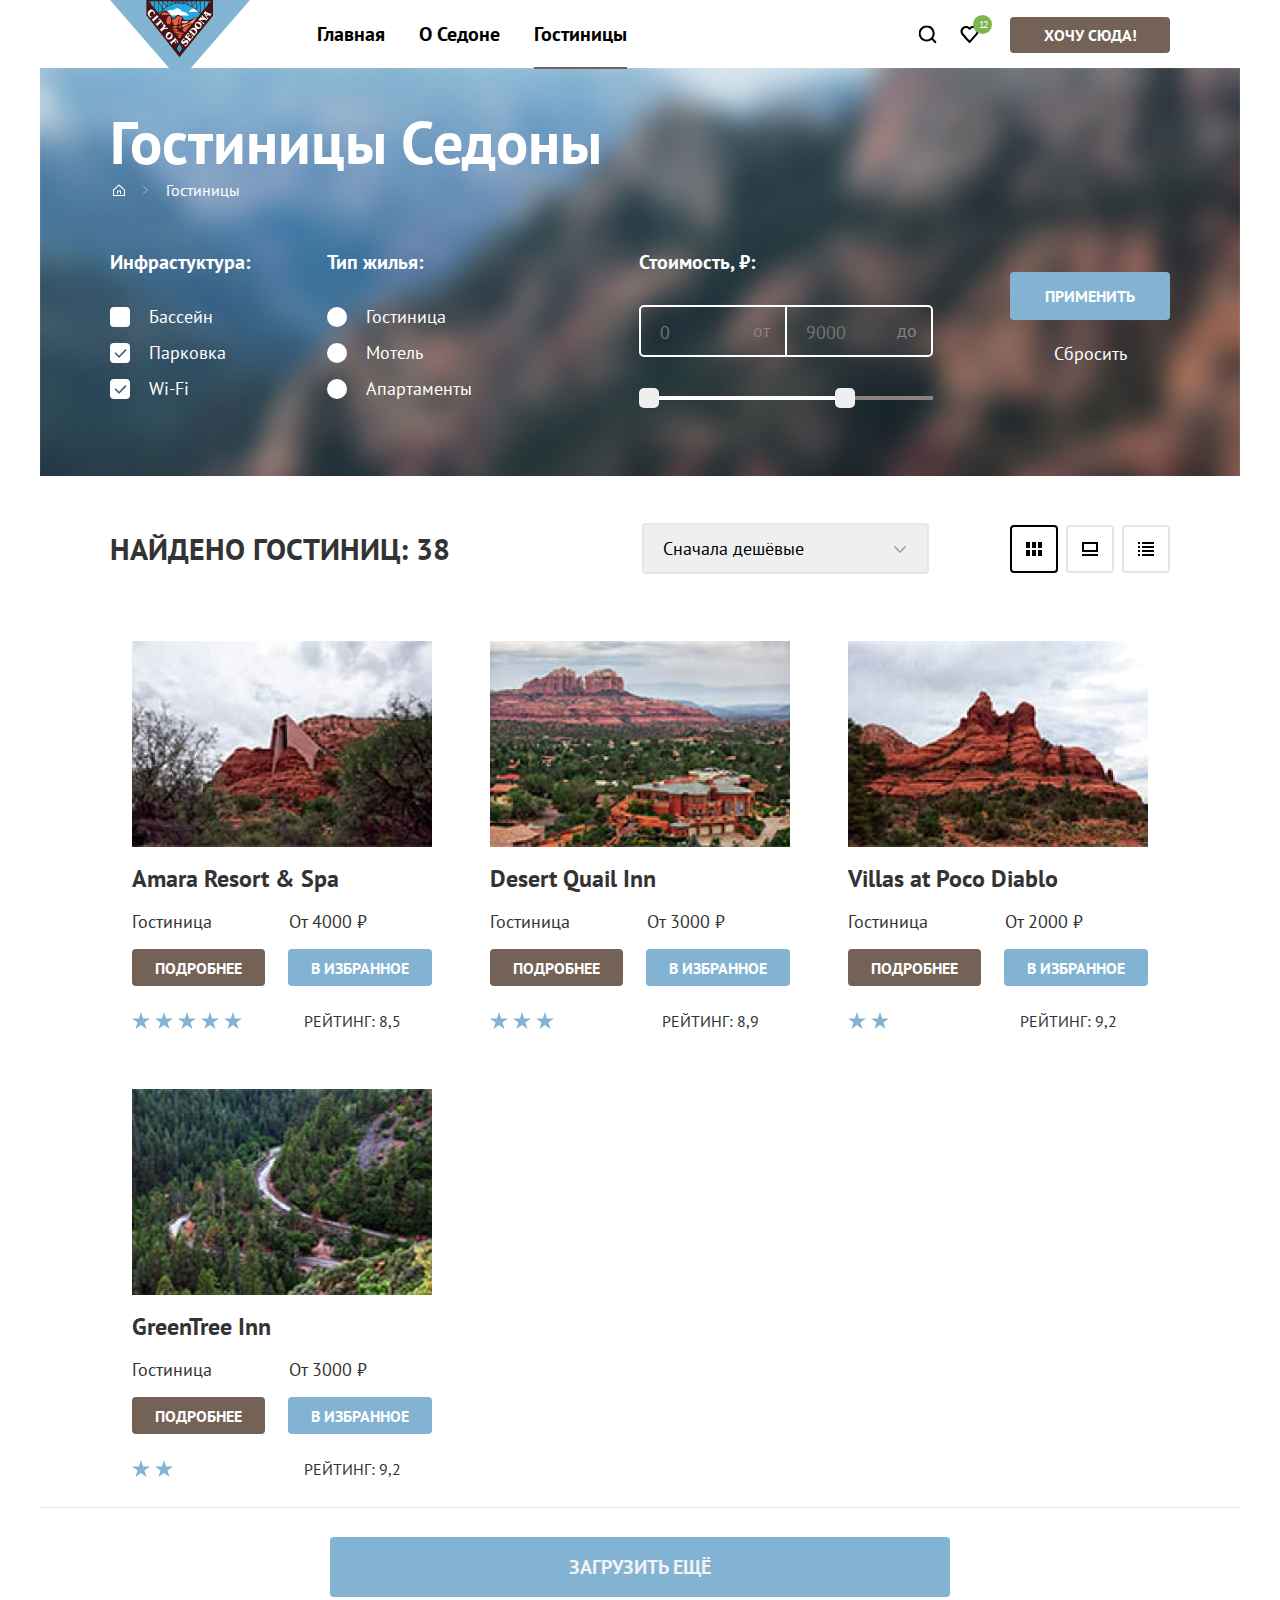
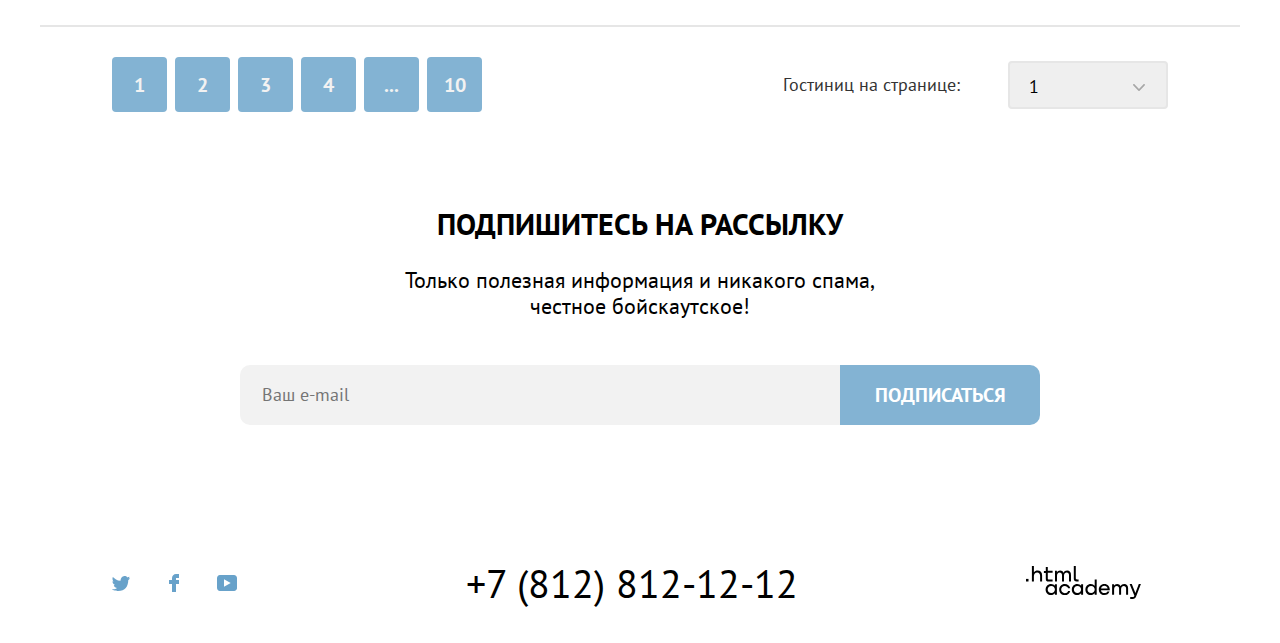
==== commit afada44f: "состояния хлебных крошек" ====
--- a/catalog.html
+++ b/catalog.html
@@ -47,11 +47,11 @@
             <h1 class="inner-header-title">Гостиницы Седоны</h1>
             <ul class="breadcrums">
               <li class="bredcrums-item">
-                  <a class="breadcrums-link" href="index.html">
-                    <svg xmlns="http://www.w3.org/2000/svg" width="12" height="12" viewBox="0 0 12 12" fill="none">
+                  <a class="breadcrums-link breadcrums-main" href="index.html">
+                    <svg class="breadcrums-logo" xmlns="http://www.w3.org/2000/svg" width="12" height="12" viewBox="0 0 12 12" fill="none">
                       <g clip-path="url(#clip0_31961_567)">
-                      <path d="M6 0.300049L0 5.80005V12H12V5.80005L6 0.300049ZM11 11H1V6.20005L6 1.70005L11 6.20005V11Z" fill="white"/>
-                      <path d="M4 10H5V7.5H7V10H8V6.5H4V10Z" fill="white"/>
+                      <path d="M6 0.300049L0 5.80005V12H12V5.80005L6 0.300049ZM11 11H1V6.20005L6 1.70005L11 6.20005V11Z" />
+                      <path d="M4 10H5V7.5H7V10H8V6.5H4V10Z" />
                       </g>
                       <defs>
                       <clipPath id="clip0_31961_567">
@@ -63,7 +63,7 @@
                   </a>
               </li>
               <li class="bredcrums-item">
-                  <a class="breadcrums-link">Гостиницы</a>
+                  <a class="breadcrums-link" href="catalog.html" >Гостиницы</a>
               </li>
             </ul>
             <form class="catalog-filter" action="#" method="get">
--- a/styles/style.css
+++ b/styles/style.css
@@ -65,6 +65,7 @@
   position: relative;
   display: flex;
   margin-bottom: 45px;
+  margin-left: -5px;
   list-style-type: none;
   font-family: "PT Sans", sans-serif;
   font-size: 16px;
@@ -78,27 +79,66 @@
 }
 
 .bredcrums-item:first-child::after {
+
   content: "";
   position: absolute;
   width: 5px;
   height: 8px;
   top: 50%;
   margin-top: -4px;
-  left: 23px;
+  left: 38px;
   background-image: url(../images/catalog/breadcrums.svg);
   background-position: center;
   background-repeat: no-repeat;
-
-
+}
+
+.bredcrums-item:last-child {
+  display: flex;
+  align-items: center;
+  justify-content: center;
 }
 
 .breadcrums-link {
-
+  display: block;
+  color: inherit;
   text-decoration: none;
 }
 
-.hidden-element {
-  color: #ffffff;
+.breadcrums-link:last-child {
+  padding: 0 8px;
+}
+
+
+.breadcrums-main {
+  position: relative;
+  width: 27px;
+  height: 28px;
+}
+
+.breadcrums-logo {
+  position: absolute;
+  fill: white;
+  top: 0;
+  left: 0;
+  bottom: 0;
+  right: 0;
+  margin: auto;
+
+}
+
+.breadcrums-link:hover {
+  opacity: 0.6;
+}
+
+.breadcrums-link:focus-visible {
+  border: 3px solid #83B3D3;
+  border-radius: 4px;
+  padding: 0 5px;
+  outline: 0;
+}
+
+.breadcrums-link:active {
+  opacity: 0.3;
 }
 
 
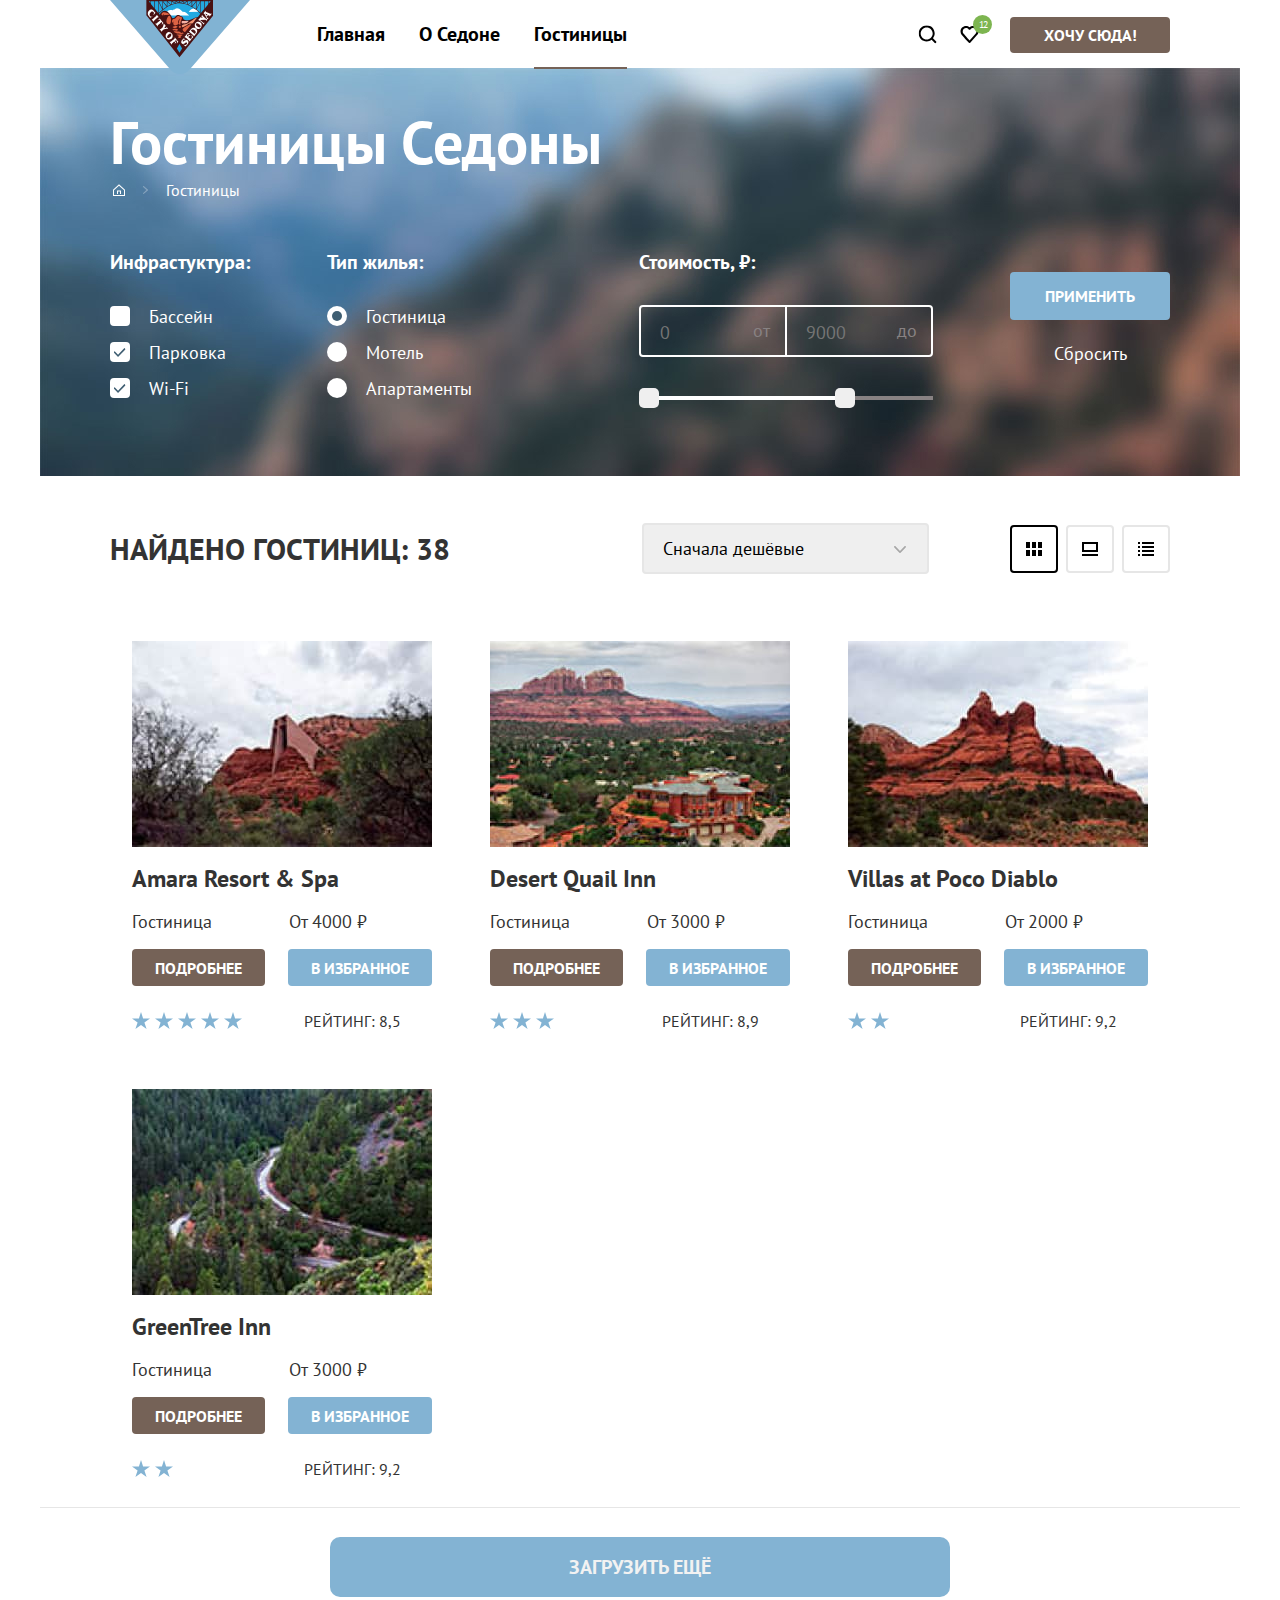
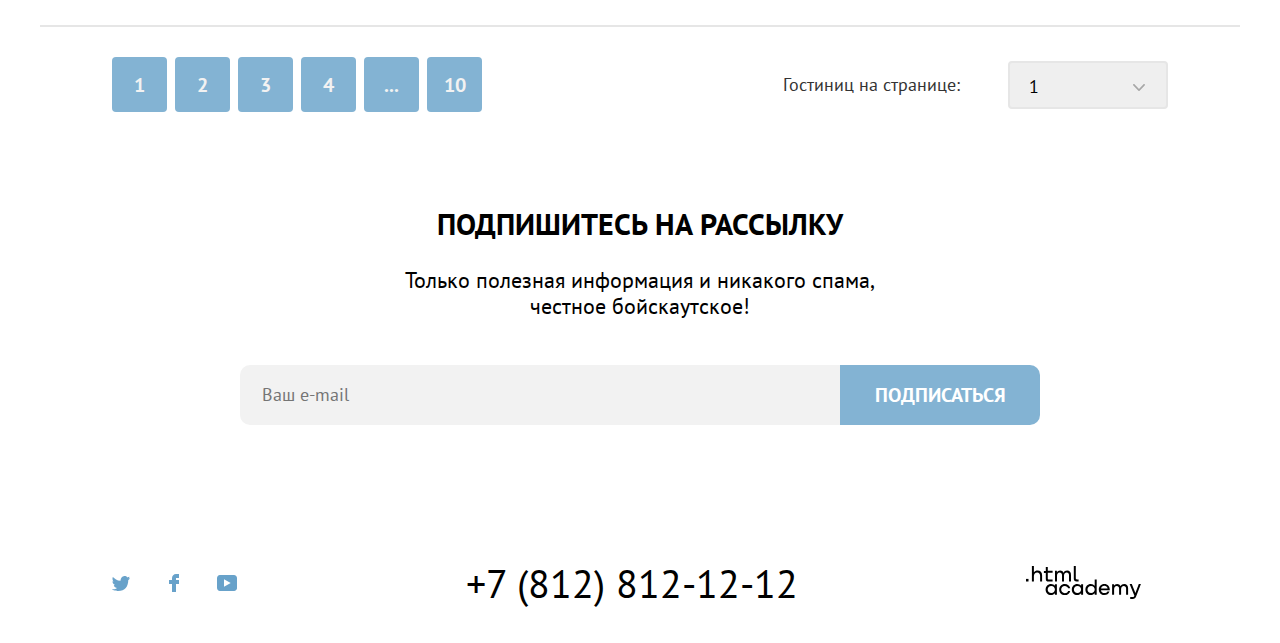
==== commit b1d1a6fc: "фокус инпута надо сделать" ====
--- a/catalog.html
+++ b/catalog.html
@@ -98,7 +98,7 @@
                 <ul class="catalog-filter-list">
                   <li class="catalog-filter-item">
                     <label class="control">
-                      <input class="invisible-element control-input" name="hoгse" value="motel" type="radio">
+                      <input class="invisible-element control-input" name="hoгse" value="motel" type="radio" checked>
                       <span class="control-mark"></span>
                       <span class="control-label">Гостиница</span>
                     </label>
--- a/styles/style.css
+++ b/styles/style.css
@@ -79,7 +79,6 @@
 }
 
 .bredcrums-item:first-child::after {
-
   content: "";
   position: absolute;
   width: 5px;
@@ -200,20 +199,44 @@
   width: 20px;
   border-radius: 4px;
   background-color: white;
-  top: 2px
-}
+  top: 1px;
+  cursor: pointer;
+}
+
+
 
 .control-input[type="checkbox"]:checked + .control-mark::before {
   content: "";
   position: absolute;
   top: 5.5px;
-  left: 5px;
+  left: 4px;
   width: 12.2px;
   height: 9.9px;
   background-image: url(../images/catalog/tick.svg);
   background-position: center;
   background-repeat: no-repeat;
 }
+
+.catalog-filter-group:first-child .control-mark:hover {
+  background-color: rgba(255, 255, 255, 0.60);
+}
+
+.control-input[type="checkbox"]:checked + .control-mark:hover::before {
+  background-image: url(../images/catalog/tick0.6.svg);
+}
+
+.catalog-filter-group:first-child .control-input:focus-visible + .control-mark {
+  outline: 3px solid #83B3D3;
+  opacity: 0.6;
+}
+.catalog-filter-group:first-child .control-mark:active {
+  background-color: rgba(255, 255, 255, 0.30);
+}
+.control-input[type="checkbox"]:checked + .control-mark:active::before {
+  background-image: url(../images/catalog/tick0.3.svg);
+}
+
+
 
 .catalog-filter-group:nth-child(2) .control-mark {
   position: absolute;
@@ -221,8 +244,19 @@
   width: 20px;
   border-radius: 50%;
   background-color: white;
-  top: 2px
-}
+  top: 1px;
+  cursor: pointer;
+}
+
+.catalog-filter-group:nth-child(2) .control-mark:hover {
+  background-color: rgba(255, 255, 255, 0.60);
+}
+
+.catalog-filter-group:nth-child(2) .control-input[type="radio"]:checked:focus-visible + .control-mark {
+  outline: 3px solid #83B3D3;
+}
+
+
 
 .catalog-filter-group:nth-child(3) {
   width: 287px;
@@ -234,7 +268,7 @@
   width: 10px;
   height: 10px;
   top: 5px;
-  left: 5px;
+  left: 5.33px;
   border-radius: 50%;
   background-color: #3F5E72;
 }
@@ -281,8 +315,8 @@
 }
 
 .range-wrapper-input {
-  border: 2px solid white;
-  border-radius: 5px;
+  /* border: 2px solid white;
+  border-radius: 5px; */
   display: flex;
   margin-bottom: 39px;
 }
@@ -291,8 +325,27 @@
 }
 
 .label-input:first-child {
-  border-right: 2px solid white;
-}
+  /* border-right: 2px solid white; */
+  border: 2px solid rgb(255, 255, 255);
+  border-radius: 4px 0 0 4px;
+}
+
+.label-input:last-child {
+  /* border-right: 2px solid white; */
+  margin-left: -2px;
+  border: 2px solid rgb(255, 255, 255);
+  border-radius: 0 4px 4px 0;
+}
+
+.label-input:hover {
+  border: 2px solid rgb(255, 255, 255, 0.6);
+}
+
+.label-input:focus-visible {
+  outline: none;
+  border: 2px solid rgb(255, 255, 255);
+}
+
 
 
 
@@ -1221,7 +1274,7 @@
 }
 .button-show-more {
   border: 0;
-  border-radius: 4px;
+  border-radius: 10px;
   background: var(--special-cold-light, #83B3D3);
   cursor: pointer;
   color: #F2F2F2;
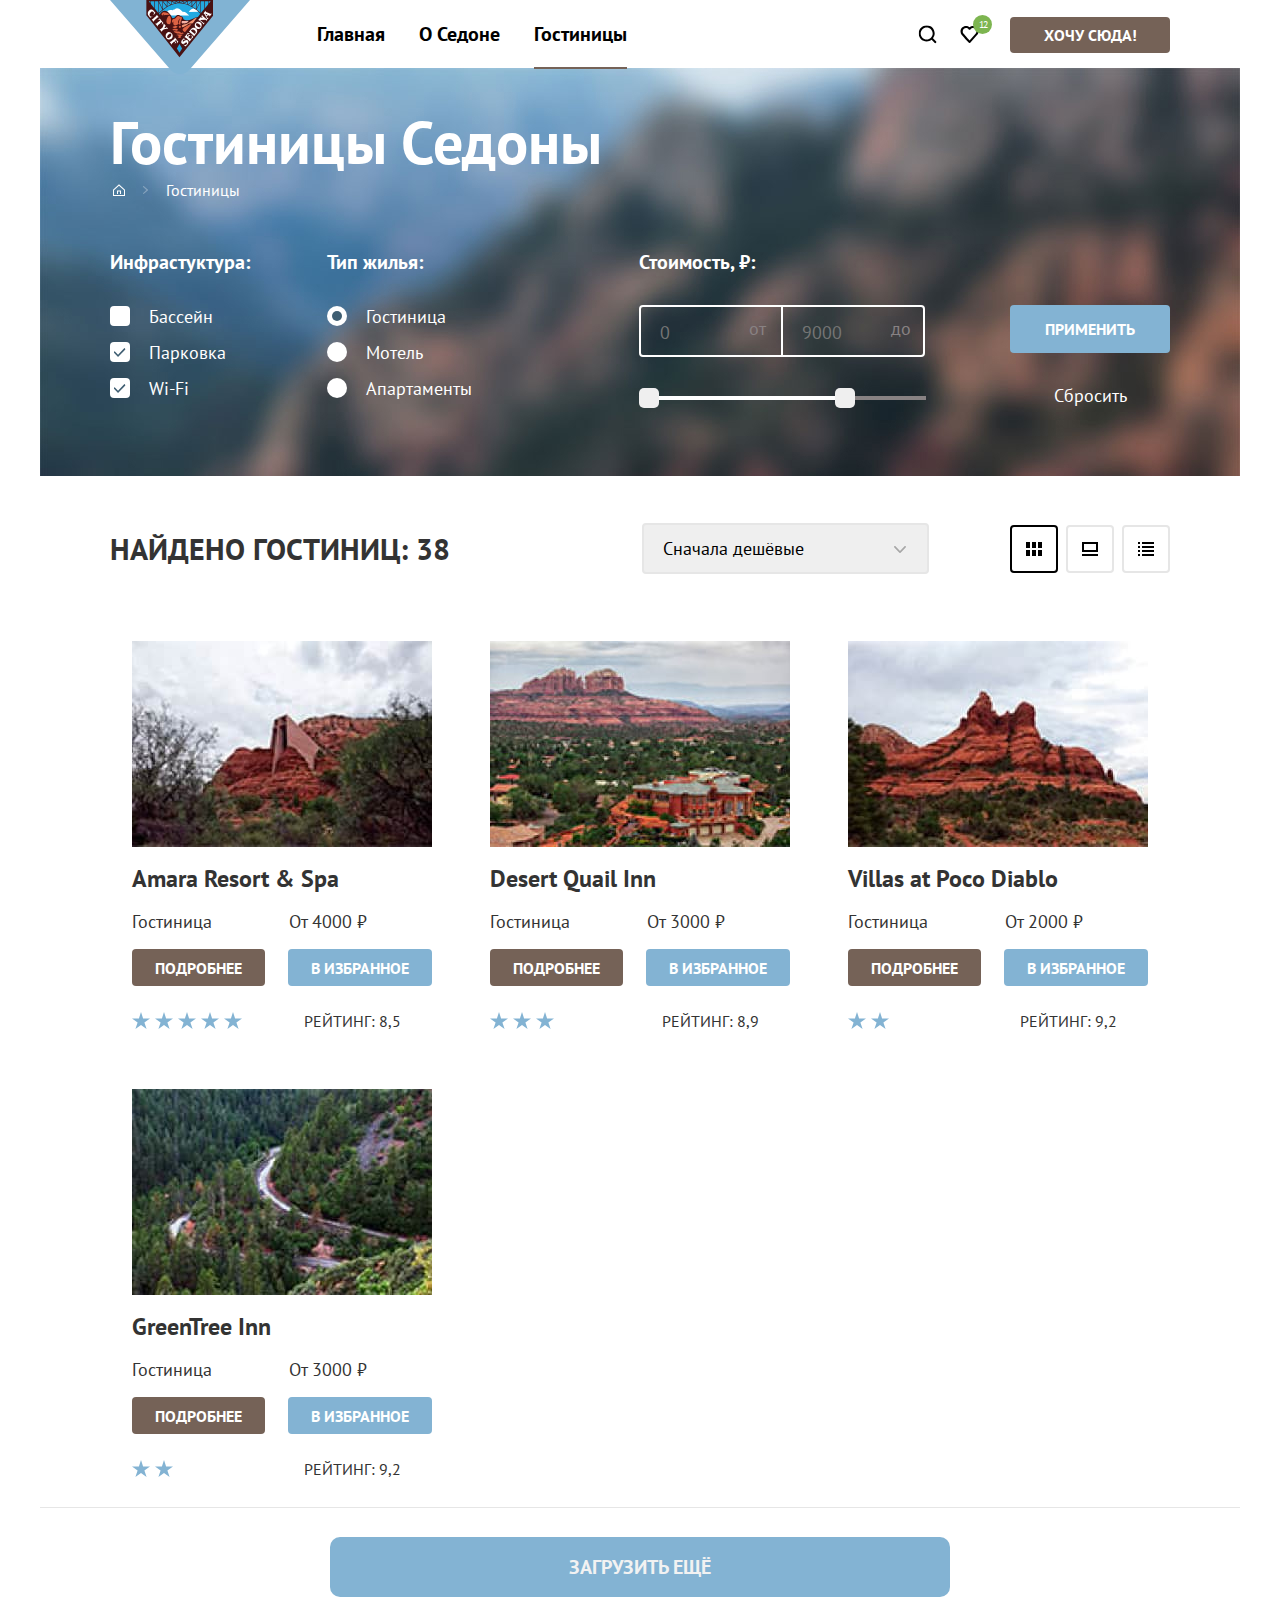
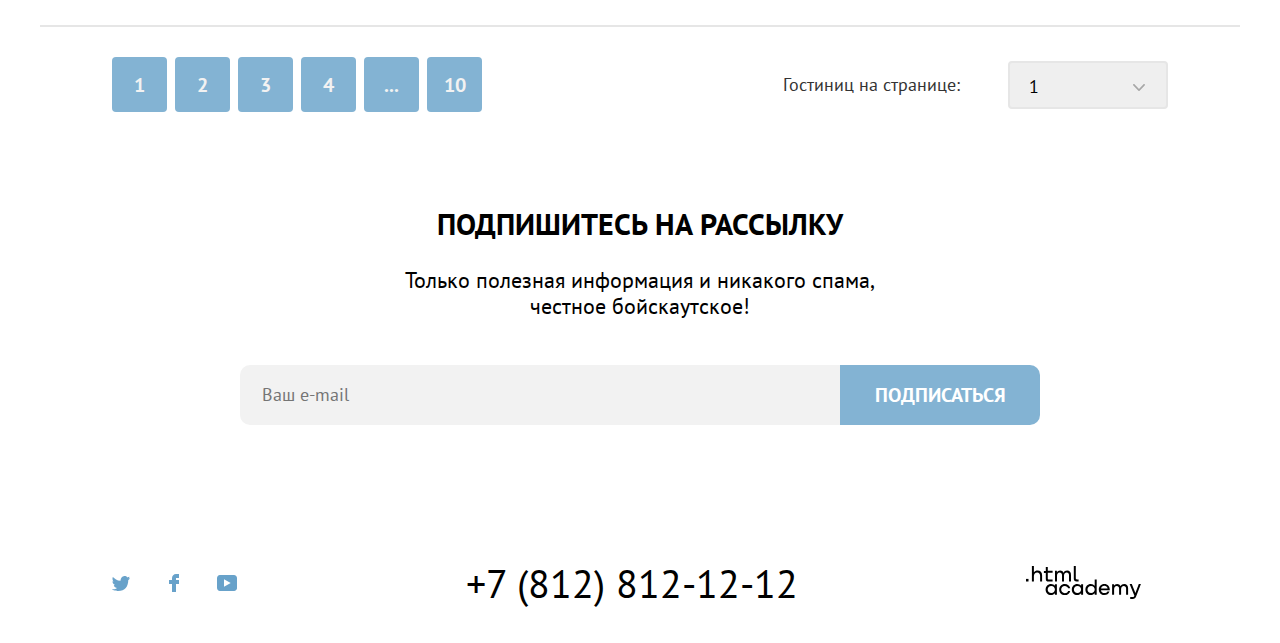
==== commit bc5206e4: "сортировка состояния" ====
--- a/catalog.html
+++ b/catalog.html
@@ -338,7 +338,7 @@
                         </g>
                         <defs>
                           <clipPath id="clip0_100392_108">
-                            <rect width="18" height="17" fill="white"/>
+                            <rect width="18" height="17" fill="black"/>
                           </clipPath>
                         </defs>
                       </svg>
--- a/styles/style.css
+++ b/styles/style.css
@@ -154,7 +154,7 @@
 
 .catalog-filter {
   display: flex;
-  align-items: center;
+
   width: 1060px;
   margin: 0 auto;
 
@@ -317,37 +317,13 @@
 .range-wrapper-input {
   /* border: 2px solid white;
   border-radius: 5px; */
+  position: relative;
   display: flex;
   margin-bottom: 39px;
 }
 .label-input {
   position: relative;
 }
-
-.label-input:first-child {
-  /* border-right: 2px solid white; */
-  border: 2px solid rgb(255, 255, 255);
-  border-radius: 4px 0 0 4px;
-}
-
-.label-input:last-child {
-  /* border-right: 2px solid white; */
-  margin-left: -2px;
-  border: 2px solid rgb(255, 255, 255);
-  border-radius: 0 4px 4px 0;
-}
-
-.label-input:hover {
-  border: 2px solid rgb(255, 255, 255, 0.6);
-}
-
-.label-input:focus-visible {
-  outline: none;
-  border: 2px solid rgb(255, 255, 255);
-}
-
-
-
 
 .ot, .do {
   position: absolute;
@@ -379,9 +355,10 @@
 }
 
 .catalog-filter-input {
+
   padding: 14px 0 11px 19px;
   color: white;
-  border: none;
+  border: 2px solid white;
   background-color: transparent;
   width: 144px;
   font-family: "PT Sans", sans-serif;
@@ -391,8 +368,56 @@
   line-height: normal;
 }
 
+.label-input:first-child .catalog-filter-input {
+  margin-right: -2px;
+  border-radius: 4px 0 0 4px;
+}
+.label-input:last-child .catalog-filter-input {
+  border-radius: 0 4px 4px 0;
+
+}
+
+.label-input:hover {
+  position: relative;
+  z-index: 1;
+  .catalog-filter-input {
+  border: 2px solid #ffffff99;
+
+  }
+}
+
+
+
+.catalog-filter-input:focus-visible {
+  border: 2px solid rgb(255, 255, 255);
+  outline: 3px solid #81B3D2;
+  box-shadow: inset 0px 0px 0px 3px #81B3D2;
+  position: relative;
+  z-index: 2;
+}
+
+
+.range-toogle:hover {
+  box-shadow: 0px 4px 10px 0px rgba(0, 0, 0, 0.25);
+}
+
+.range-toogle:focus-visible {
+  outline: 3px solid var(--special-cold-light, #83B3D3);
+  box-shadow: 0px 4px 10px 0px rgba(0, 0, 0, 0.25);
+}
+
+.range-toogle:active {
+  outline: 2px solid var(--special-cold-light, #83B3D3);
+  box-shadow: 0px 7px 15px 0px rgba(0, 0, 0, 0.40);
+}
+
+
+
 .form-buttons {
+  height: 170px;
   margin-left: auto;
+  display: flex;
+  flex-direction: column;
 }
 
 .button-form {
@@ -407,8 +432,8 @@
 }
 
 .button-apply {
+  margin-top: 56px;
   background-color: #83B3D3;
-  margin-bottom: 10px;
   font-size: 16px;
   font-style: normal;
   font-weight: 700;
@@ -417,12 +442,42 @@
 }
 
 .button-reset {
+  margin-top: auto;
   font-size: 18px;
   font-style: normal;
   font-weight: 400;
   line-height: normal;
   background-color: transparent;
 }
+
+.button-apply:hover {
+  background-color: #68A2CA;
+}
+
+.button-apply:focus-visible {
+  background-color: #68A2CA;
+  outline: 3px solid white;
+}
+.button-apply:active {
+  background-color: #68A2CA;
+  color: rgba(255, 255, 255, 0.3);
+}
+
+.button-reset:hover {
+  opacity: 0.6;
+}
+
+.button-reset:focus-visible {
+  outline: none;
+  border: 3px solid var(--special-cold-light, #83B3D3);
+}
+
+.button-reset:active {
+  opacity: 0.3;
+}
+
+
+
 
 .page-header {
   background-color: #ffffff;
@@ -608,6 +663,17 @@
   font-weight: 400;
   line-height: normal;
 }
+
+.results-price-sort:hover, .results-price-sort:focus-visible {
+  outline: none;
+  border: 2px solid var(--special-cold-light, #83B3D3);
+}
+
+.results-price-sort:active {
+  color: #E6E6E6;
+  background-image: url(../images/catalog/dropdown_3.svg);
+}
+
 
 .results-show {
   margin: 0 auto;
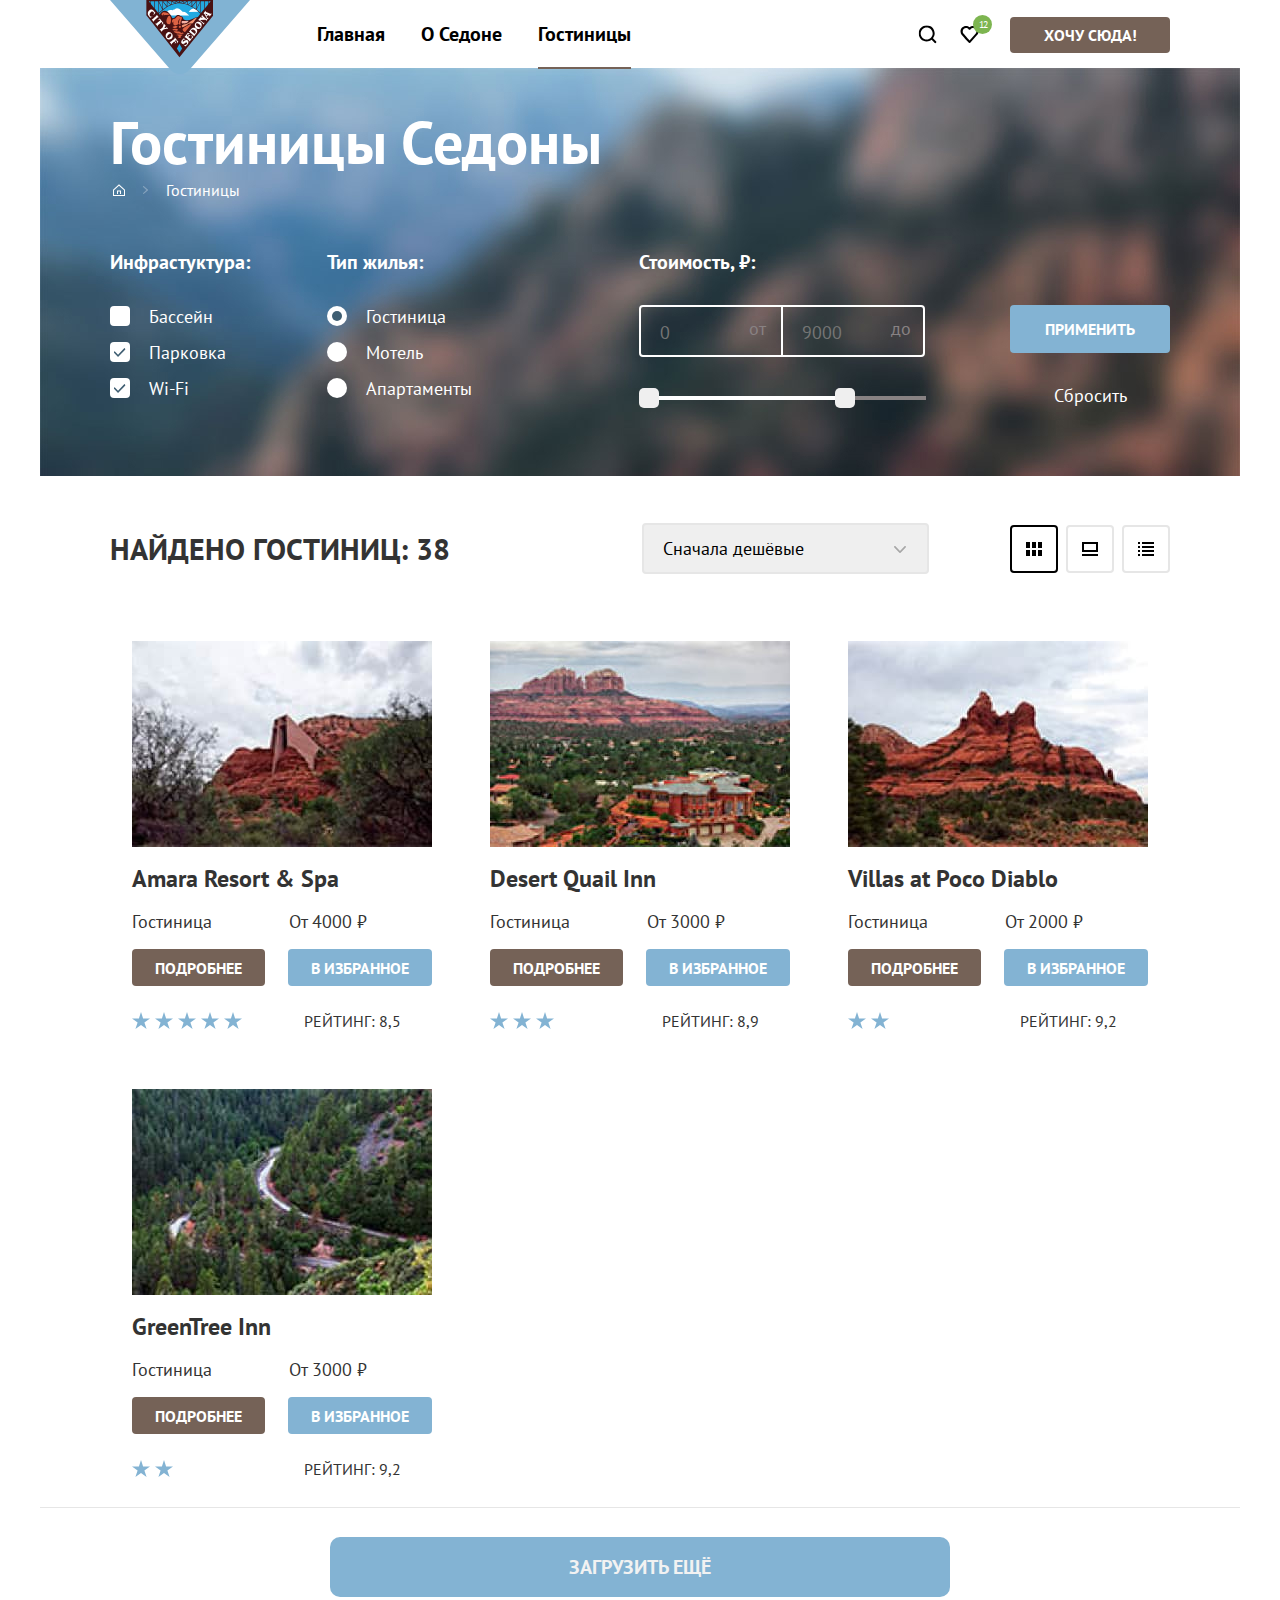
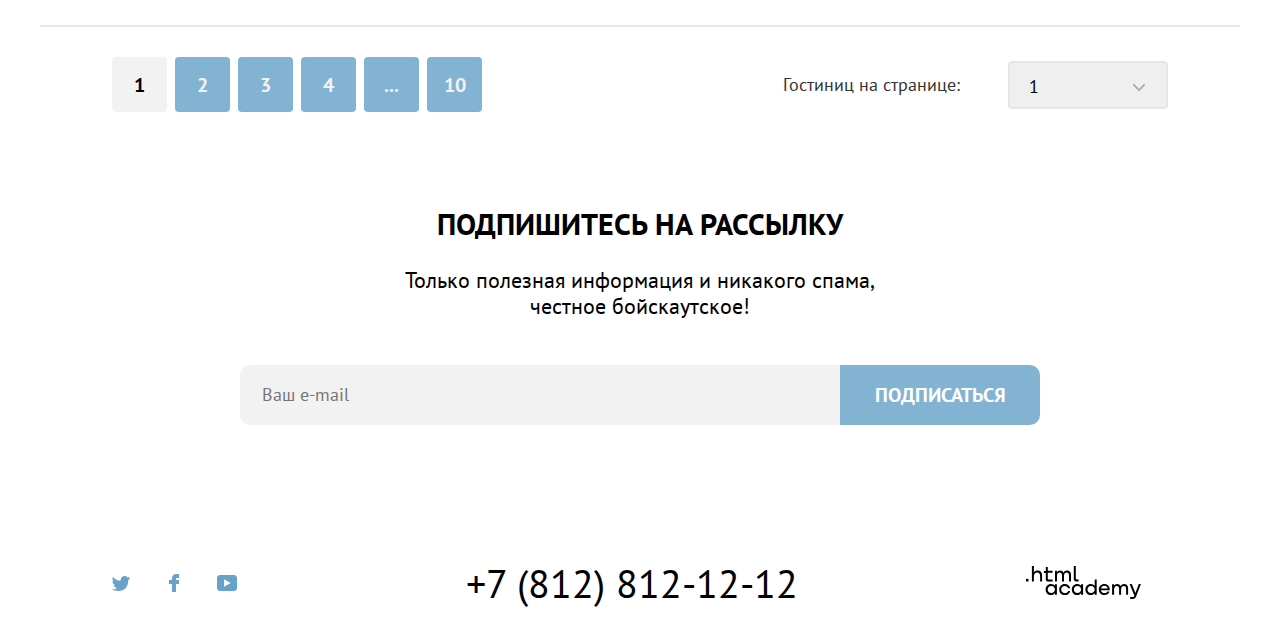
==== commit cbe3b59e: "состояния кнопок каталога" ====
--- a/catalog.html
+++ b/catalog.html
@@ -169,7 +169,9 @@
         </section>
               <section class="results-show">
                 <div class="hotel-card">
-                  <img class="hotel-card-image" src="images/catalog/hotel-1-1.jpg" width="300" height="206" alt="Amara Resort & Spa">
+                  <a class="hotel-card-link" href="#">
+                    <img class="hotel-card-image" src="images/catalog/hotel-1-1.jpg" width="300" height="206" alt="Amara Resort & Spa">
+                  </a>
                   <h3 class="hotel-card-title">Amara Resort & Spa</h3>
                   <div class="container-for-price">
                     <p class="hotel-card-type">Гостиница</p>
@@ -236,7 +238,9 @@
                   </div>
                 </div>
                 <div class="hotel-card">
-                  <img class="hotel-card-image" src="images/catalog/hotel-1-2.jpg" width="300" height="206" alt="Desert Quail Inn">
+                  <a class="hotel-card-link" href="#">
+                    <img class="hotel-card-image" src="images/catalog/hotel-1-2.jpg" width="300" height="206" alt="Desert Quail Inn">
+                  </a>
                   <h3 class="hotel-card-title">Desert Quail Inn</h3>
                   <div class="container-for-price">
                     <p class="hotel-card-type">Гостиница</p>
@@ -283,7 +287,9 @@
                   </div>
                 </div>
                 <div class="hotel-card">
-                  <img class="hotel-card-image" src="images/catalog/hotel-1-3.jpg" width="300" height="206" alt="Amara Resort & Spa">
+                  <a class="hotel-card-link" href="#">
+                    <img class="hotel-card-image" src="images/catalog/hotel-1-3.jpg" width="300" height="206" alt="Amara Resort & Spa">
+                  </a>
                   <h3 class="hotel-card-title">Villas at Poco Diablo</h3>
                   <div class="container-for-price">
                     <p class="hotel-card-type">Гостиница</p>
@@ -320,7 +326,9 @@
                   </div>
                 </div>
                 <div class="hotel-card">
-                  <img class="hotel-card-image" src="images/catalog/hotel-1.jpg" width="300" height="206" alt="Amara Resort & Spa">
+                  <a class="hotel-card-link" href="#">
+                    <img class="hotel-card-image" src="images/catalog/hotel-1.jpg" width="300" height="206" alt="Amara Resort & Spa">
+                  </a>
                   <h3 class="hotel-card-title">GreenTree Inn</h3>
                   <div class="container-for-price">
                     <p class="hotel-card-type">Гостиница</p>
--- a/styles/style.css
+++ b/styles/style.css
@@ -42,6 +42,10 @@
 
 html {
   height: 100%;
+}
+
+footer {
+  margin-top: auto;
 }
 
 
@@ -511,12 +515,17 @@
   list-style-type: none;
 }
 
+
+
 .navigation-item {
   position: relative;
   display: flex;
   flex-direction: column;
   align-items: center;
-
+}
+
+.navigation-item:not(:last-child) {
+  margin-right: 2px;
 }
 
 .navigation-link {
@@ -648,6 +657,17 @@
   width: 287px;
 }
 
+.button-mode:not(.cards-active):hover, .button-mode:not(.cards-active):focus-visible {
+  outline: none;
+  border: 2px solid #83B3D3;
+}
+
+.button-mode:active {
+  outline: none;
+  border: 2px solid #000000;
+}
+
+
 .results-price-sort {
   padding: 12px 19px 12px 19px;
   flex-grow: 1;
@@ -664,12 +684,12 @@
   line-height: normal;
 }
 
-.results-price-sort:hover, .results-price-sort:focus-visible {
+.results-price-sort:hover, .results-price-sort:focus-visible, .hotel-show-list:hover, .hotel-show-list:focus-visible {
   outline: none;
   border: 2px solid var(--special-cold-light, #83B3D3);
 }
 
-.results-price-sort:active {
+.results-price-sort:active, .hotel-show-list:active {
   color: #E6E6E6;
   background-image: url(../images/catalog/dropdown_3.svg);
 }
@@ -695,6 +715,25 @@
   width: 340px;
   height: 438px;
   padding: 20px;
+}
+
+.hotel-card-link {
+  display: block;
+  height: 206px;
+}
+
+
+.hotel-card-image:hover {
+  opacity: 0.6;
+}
+
+.hotel-card-image:focus-visible {
+
+}
+
+.hotel-card-link:focus-visible {
+  outline: 3px solid var(--special-cold-light, #83B3D3);
+  outline-offset: 0;
 }
 
 .inner-header-title {
@@ -1365,7 +1404,7 @@
 .pagination {
   display: grid;
   gap: 8px;
-  grid-template-columns: repeat(10, 55px);
+  grid-template-columns: repeat(8, 55px);
 }
 
 .pagination li {
@@ -1378,7 +1417,6 @@
   border-radius: 4px;
   min-height: 55px;
   min-width: 55px;
-
   background: var(--special-cold-light, #83B3D3);
   color: #F2F2F2;
   font-size: 20px;
@@ -1388,6 +1426,16 @@
   line-height: 26px;
   text-transform: uppercase;
 }
+
+.current {
+  color: var(--basic-black, #000);
+  background-color: var(--basic-light, #F2F2F2);
+}
+
+.current:focus-visible {
+  outline: 0;
+}
+
 
 .pagination-hotel-quantity {
   font-family: "PT Sans", sans-serif;
@@ -1445,8 +1493,8 @@
 }
 
 .navigation-link:focus-visible {
-  outline: 0;
-  border: 2px solid #83B3D3;
+  outline: 2px solid #83B3D3;
+  outline-offset: -2px;
   border-radius: 10px;
 
 }
@@ -1462,11 +1510,9 @@
   fill: #756257;
 }
 .btn:focus-visible {
-  outline: 0;
-  border: 2px solid #83B3D3;
+  outline: 2px solid #83B3D3;
+  outline-offset: -2px;
   border-radius: 8px;
-  /* outline: 2px solid #83B3D3;
-  outline-offset: -2px; */
 }
 
 .btn:active svg {
@@ -1490,6 +1536,22 @@
   color: rgba(255, 255, 255, 0.30);
   background-color: #615048;
 }
+
+.btn-card-style-favorit:hover, .button-show-more:hover, .button-show-more:focus-visible, .btn-card-style-favorit:focus-visible, .pagination-item:not(.current):hover, .pagination-item:not(.current):focus-visible {
+  background-color: var(--special-cold-dark, #68A2CA);
+}
+
+.btn-card-style-favorit:focus-visible, .button-show-more:focus-visible, .pagination-item:not(.current):focus-visible {
+  outline: 3px solid var(--special-warm-light, #756257);
+  outline-offset: 0;
+}
+
+.btn-card-style-favorit:active, .button-show-more:active, .pagination-item:not(.current):active, .pagination-item:not(.current):active {
+  color: rgba(255, 255, 255, 0.30);
+  background-color: var(--special-cold-dark, #68A2CA);
+}
+
+
 
 .favorit-link {
   position: relative;
@@ -1521,7 +1583,7 @@
 
 .button-subscribe:focus-visible {
   outline: 0;
-  border: 3px solid #afc2cf;
+  border: 3px solid #756257;
 }
 
 .button-subscribe:active {
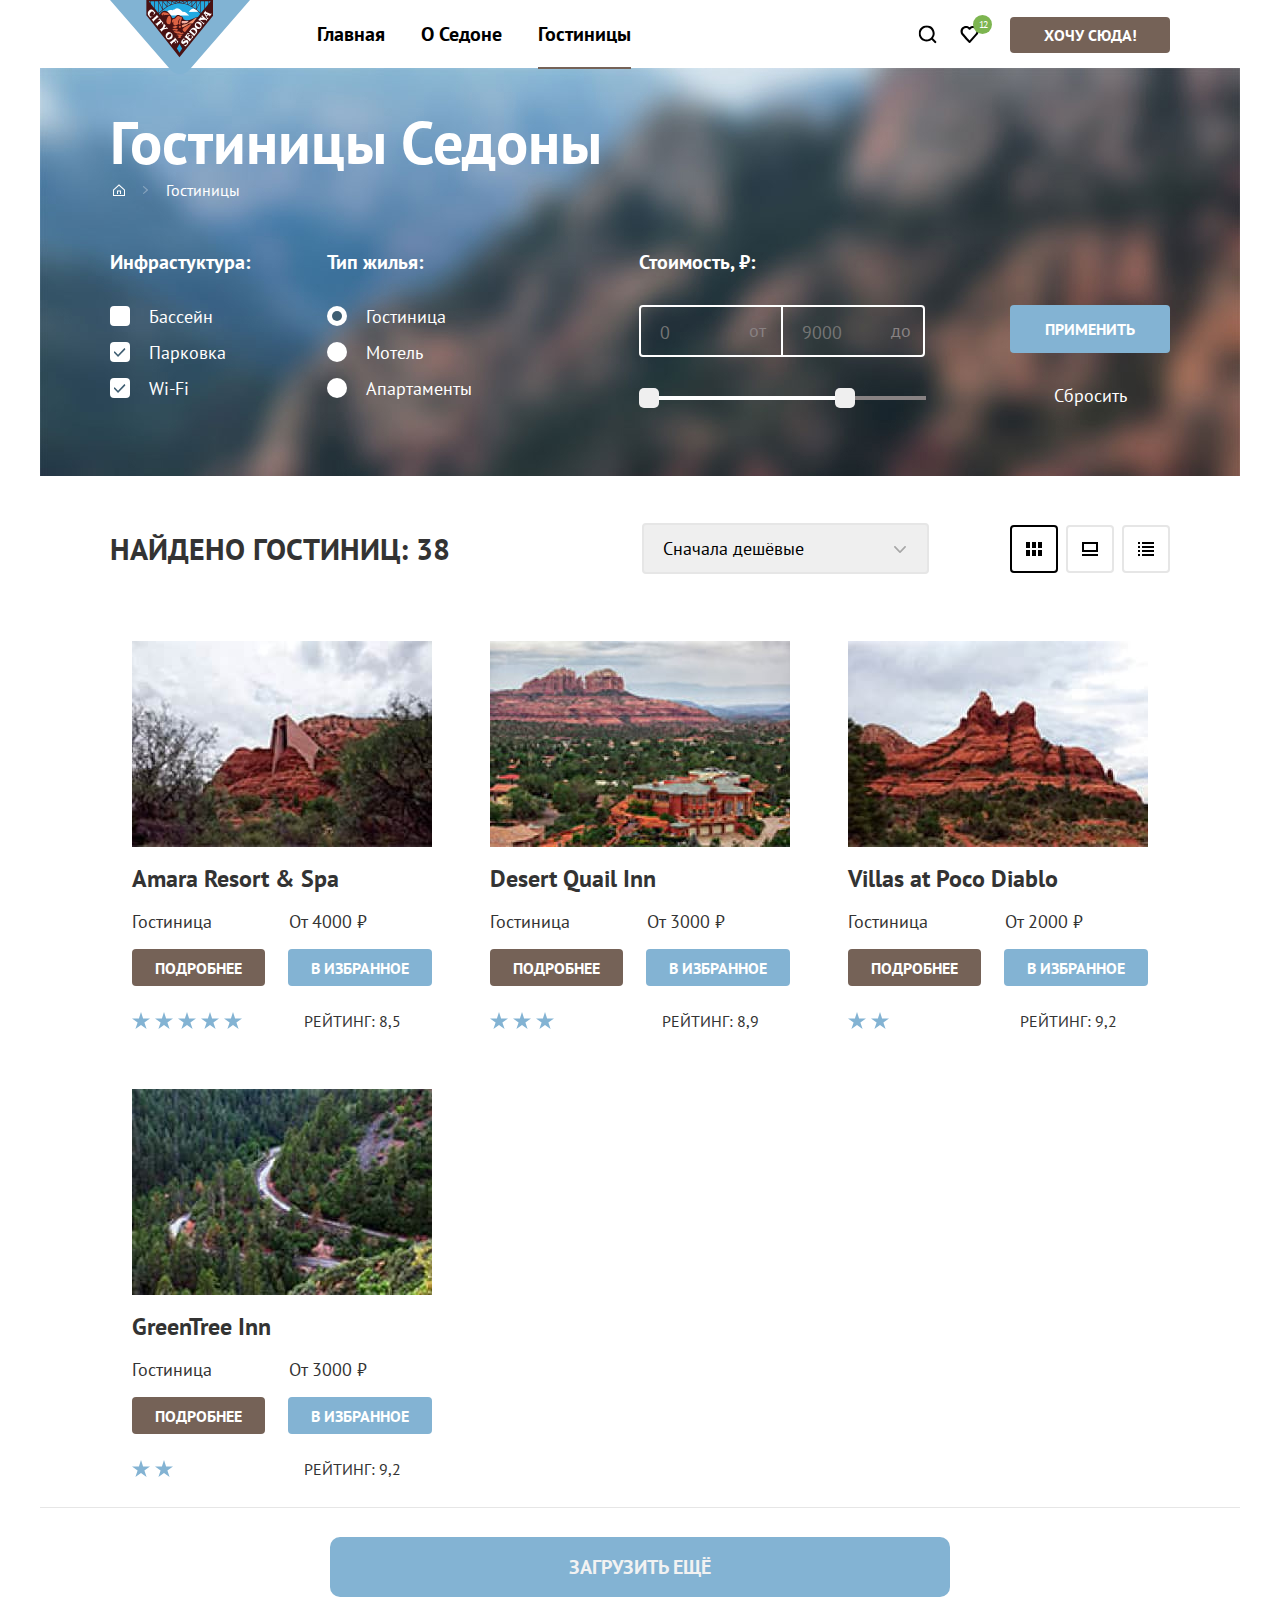
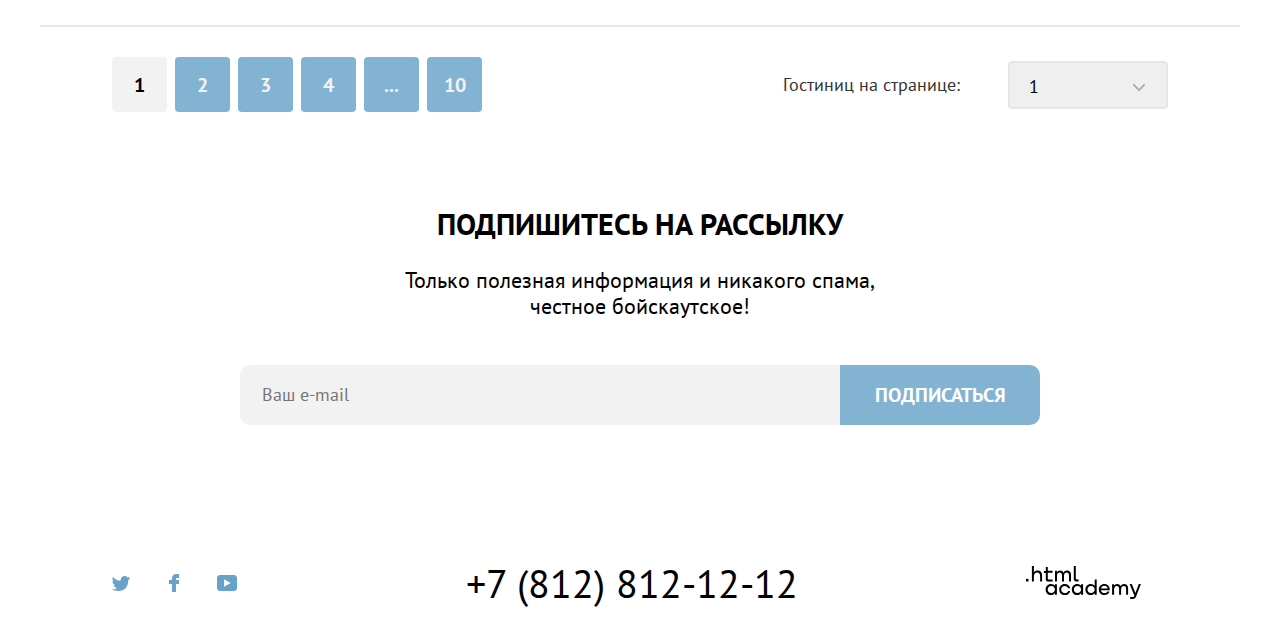
==== commit 3a0be57f: "модальное и счетчик" ====
--- a/catalog.html
+++ b/catalog.html
@@ -467,6 +467,108 @@
           </a>
         </section>
       </footer>
+      <div class="modal-container no-display-modal">
+        <div class="modal-window">
+          <button class="close" type="button">
+            <svg class="svg-close" xmlns="http://www.w3.org/2000/svg" width="13" height="13" viewBox="0 0 13 13" fill="none">
+              <g clip-path="url(#clip0_18711_342)">
+              <path d="M13 1.2L11.8 0L6.5 5.3L1.2 0L0 1.2L5.3 6.5L0 11.8L1.2 13L6.5 7.7L11.8 13L13 11.8L7.7 6.5L13 1.2Z" fill="black"/>
+              </g>
+              <defs>
+              <clipPath id="clip0_18711_342">
+              <rect width="13" height="13" fill="white"/>
+              </clipPath>
+              </defs>
+              </svg>
+          </button>
+          <h2 class="modal-title">Поиск гостиницы в Седоне</h2>
+          <form class="modal-form" action="#" method="post">
+            <fieldset class="modal-date-inout">
+              <span class="date">Дата заезда:</span>
+              <input class="modal-date-inout-input " type="date" name="data">
+            </fieldset>
+            <fieldset class="modal-date-inout">
+              <span class="date">Дата выезда:</span>
+              <input class="modal-date-inout-input" type="date" name="data">
+            </fieldset>
+            <div class="modal-quantity-family-members">
+              <fieldset class="modal-quantity-parent">
+                <span>Взрослые:</span>
+                <div class="quantity-container">
+                  <button id="parent-minus" type="button" class="quantity-button quantity-button-minus">
+                    <svg class="svg-minus" xmlns="http://www.w3.org/2000/svg" width="13" height="1" viewBox="0 0 13 1" fill="none">
+                    <path opacity="0.3" d="M0 0L0 1L13 1V0L0 0Z"/>
+                    </svg>
+                  </button>
+                  <input id="parents" class="quantity-men" type="number" name="parent" value="1" min="1" max="10">
+                  <button id="parent-plus" type="button" class="quantity-button quantity-button-plus">
+                    <svg class="svg-plus" xmlns="http://www.w3.org/2000/svg" width="13" height="13" viewBox="0 0 13 13" fill="none">
+                      <g opacity="0.3" clip-path="url(#clip0_18711_304)">
+                      <path d="M13 6H7V0H6V6H0V7H6V13H7V7H13V6Z"/>
+                      </g>
+                      <defs>
+                      <clipPath id="clip0_18711_304">
+                      <rect width="13" height="13" fill="white"/>
+                      </clipPath>
+                      </defs>
+                      </svg>
+                  </button>
+                </div>
+              </fieldset>
+              <fieldset class="modal-quantity-children">
+                <span>Дети</span>
+                <button type="button" class="children-info">
+                  <div class="black-plate-info black-plate-info-show">
+                    Укажите количество детей, которые будут с вами, возраст которых от 6 до 18 лет. Дети до 6 лет размещаются бесплатно.
+                    <div>
+                      <svg xmlns="http://www.w3.org/2000/svg" width="19" height="9" viewBox="0 0 19 9" fill="none">
+                        <g clip-path="url(#clip0_18711_285)">
+                        <path d="M9.5 0L19 9H0L9.5 0Z" fill="#333333"/>
+                        </g>
+                        <defs>
+                        <clipPath id="clip0_18711_285">
+                        <rect width="19" height="9" fill="white"/>
+                        </clipPath>
+                        </defs>
+                      </svg>
+                    </div>
+                  </div>
+                  <svg xmlns="http://www.w3.org/2000/svg" width="1" height="9" viewBox="0 0 1 9" fill="none">
+                    <g clip-path="url(#clip0_18711_289)">
+                    <path d="M0 9H1L1 3H0L0 9Z" fill="white"/>
+                    <path d="M1 0H0V1H1V0Z" fill="white"/>
+                    </g>
+                    <defs>
+                    <clipPath id="clip0_18711_289">
+                    <rect width="1" height="9" fill="white"/>
+                    </clipPath>
+                    </defs>
+                    </svg>
+                </button>
+                <div class="quantity-container">
+                  <button id="child-minus" type="button" class="quantity-button quantity-button-plus"> <svg class="svg-minus" xmlns="http://www.w3.org/2000/svg" width="13" height="1" viewBox="0 0 13 1" fill="none">
+                    <path opacity="0.3" d="M0 0L0 1L13 1V0L0 0Z"/>
+                    </svg></button>
+                  <input id="child" class="quantity-men" type="number" name="children" value="0">
+                  <button id="child-plus" type="button" class="quantity-button quantity-button-minus" ><svg class="svg-plus" xmlns="http://www.w3.org/2000/svg" width="13" height="13" viewBox="0 0 13 13" fill="none">
+                    <g opacity="0.3" clip-path="url(#clip0_18711_304)">
+                    <path d="M13 6H7V0H6V6H0V7H6V13H7V7H13V6Z"/>
+                    </g>
+                    <defs>
+                    <clipPath id="clip0_18711_304">
+                    <rect width="13" height="13" fill="white"/>
+                    </clipPath>
+                    </defs>
+                    </svg></button>
+                </div>
+              </fieldset>
+            </div>
+            <button class="modal-form-submit-button btn-card-style-favorit" style="width: 575px;" type="button">Найти</button>
+          </form>
+
+        </div>
+      </div>
 
   </body>
+  <script src="main.js"></script>
 </html>
--- a/styles/style.css
+++ b/styles/style.css
@@ -331,6 +331,7 @@
 
 .ot, .do {
   position: absolute;
+  z-index: 2;
   color: rgb(136, 130, 131);
   text-align: right;
   font-family: "PT Sans", sans-serif;
@@ -342,13 +343,13 @@
 
 .label-input:first-child .ot {
   right: 15px;
-  top: 12px;
+  top: 14px;
 
 }
 
 .label-input:last-child .do {
   right: 14px;
-  top: 12px;
+  top: 14px;
 }
 
 
@@ -381,15 +382,11 @@
 
 }
 
-.label-input:hover {
+.catalog-filter-input:hover {
   position: relative;
   z-index: 1;
-  .catalog-filter-input {
-  border: 2px solid #ffffff99;
-
-  }
-}
-
+  border-color: rgb(180, 187, 191);
+}
 
 
 .catalog-filter-input:focus-visible {
@@ -399,6 +396,10 @@
   position: relative;
   z-index: 2;
 }
+.catalog-filter-input:active {
+  background-color: var(--special-warm-light, #756257);
+}
+
 
 
 .range-toogle:hover {
@@ -489,12 +490,10 @@
   padding: 0 70px;
   margin-bottom: -2px;
 }
-.main-logo {
+
+.navigation {
   position: relative;
-  z-index: 1;
-
-}
-.navigation {
+  z-index: 2;
   margin: 0 auto;
   display: flex;
   flex-wrap: wrap;
@@ -557,9 +556,10 @@
 
 
 .img-container {
-  padding-top: 51px;
-  align-items: center;
-  display: flex;
+  position: relative;
+  /* padding-top: 51px; */
+  align-items: center;
+  /* display: flex; */
   flex-direction: column;
   justify-content: space-between;
   width: 1198px;
@@ -568,6 +568,17 @@
   background-size: auto;
   background-repeat: no-repeat;
 }
+.img-container svg:first-child {
+  top: 51px;
+  left: 371px;
+  position: absolute;
+}
+
+.img-container svg:last-child {
+  position: absolute;
+  bottom: -7px;
+}
+
 
 .index-img {
   display: block;
@@ -727,10 +738,6 @@
   opacity: 0.6;
 }
 
-.hotel-card-image:focus-visible {
-
-}
-
 .hotel-card-link:focus-visible {
   outline: 3px solid var(--special-cold-light, #83B3D3);
   outline-offset: 0;
@@ -867,6 +874,10 @@
 .btn-card-style-details {
   background-color: #756257;
   width: 133px;
+}
+
+.btn-card-style-green {
+  background-color: var(--special-neutral-light, #7DB54F);
 }
 
 .container-description {
@@ -1524,8 +1535,6 @@
   background-color: #615048;
 }
 
-
-
 .button-order:focus-visible, .btn-card-style-details:focus-visible, .button-search:focus-visible {
   background-color: #615048;
   outline: 3px solid #83B3D3;
@@ -1551,7 +1560,9 @@
   background-color: var(--special-cold-dark, #68A2CA);
 }
 
-
+.btn-card-style-green:hover, .btn-card-style-green:focus-visible, .btn-card-style-green:active {
+  background-color: var(--special-neutral-dark, #6C9E42);
+}
 
 .favorit-link {
   position: relative;
@@ -1600,3 +1611,300 @@
   outline: 0;
   border: 3px solid #83B3D3;
 }
+
+
+.modal-container {
+  position: fixed;
+  top: 0;
+  left: 0;
+  width: 100%;
+  height: 100%;
+  background: rgba(242, 242, 242, 0.80);
+  z-index: 6;
+}
+
+.no-display-modal {
+  display: none;
+}
+
+.modal-window {
+  position: relative;
+  padding: 62px 70px 70px 70px;
+  width: 715px;
+  height: 561px;
+  background-color: white;
+  margin: 200px auto;
+  border-radius: 30px;
+
+  font-family: "PT Sans", sans-serif;
+  font-size: 18px;
+  font-style: normal;
+  font-weight: 700;
+  line-height: 40px;
+}
+
+.modal-date-inout {
+  height: 50px;
+  border: none;
+  display: flex;
+  margin-bottom: 40px;
+}
+
+.modal-title {
+  height: 67px;
+  margin-bottom: 32px;
+  text-transform: uppercase;
+}
+
+.modal-form {
+  display: flex;
+  flex-direction: column;
+}
+
+.modal-date-inout-input {
+  height: 50px;
+  flex-grow: 1;
+  padding: 0 19px;
+  border: none;
+  background-color: var(--basic-light, #F2F2F2);
+  border-radius: 4px;
+  font: inherit;
+}
+
+.modal-date-inout-input:hover {
+  background-color: var(--basic-gray, #E6E6E6);
+}
+.modal-date-inout-input:focus-visible {
+  background-color: var(--basic-gray, #E6E6E6);
+  outline: 3px solid var(--special-cold-light, #83B3D3);
+}
+.modal-date-inout-input:active {
+  background-color: var(--basic-gray, #ffffff);
+  border: 2px solid var(--basic-black, #000);
+}
+
+
+.date{
+  display: flex;
+
+  align-items: center;
+  width: 155px;
+}
+
+.close {
+  position: absolute;
+  width: 53px;
+  height: 53px;
+  border-radius: 50%;
+  background-color: var(--basic-light, #F2F2F2);
+  top: 54px;
+  right: 70px;
+  cursor: pointer;
+  border: none;
+}
+
+.close:hover {
+  background-color: #E6E6E6;
+}
+
+.close:focus-visible {
+  background-color: #E6E6E6;
+  outline: 3px solid #83B3D3;
+}
+
+.close:active svg{
+  opacity: 0.3;
+
+}
+
+.svg-close {
+  position: absolute;
+  top: 0;
+  bottom: 0;
+  right: 0;
+  left: 0;
+  margin: auto;
+}
+
+.modal-quantity-family-members {
+  display: flex;
+  margin-bottom: 40px;
+}
+
+.modal-quantity-parent {
+  width: 288px;
+  display: flex;
+  border: 0;
+}
+
+.modal-quantity-parent span {
+  display: flex;
+  width: 155px;
+  align-items: center;
+}
+
+.modal-quantity-children {
+  display: flex;
+  flex-grow: 1;
+  align-items: center;
+  border: 0;
+}
+
+.modal-quantity-children span {
+  margin-left: auto;
+  width: 55px;
+}
+
+.children-info {
+  border: none;
+  position: relative;
+  width: 25px;
+  height: 25px;
+  border-radius: 50%;
+  background-color: #83B3D3;
+  margin-right: 18px;
+  cursor: pointer;
+}
+
+.black-plate-info {
+  position: absolute;
+  top: 44px;
+  left: -112px;
+  padding: 15px 18px 18px 22px;
+  border-radius: 10px;
+  width: 256px;
+  height: 143px;
+  color: white;
+  background-color: #333;
+  opacity: 0.9;
+  box-shadow: 0px 15px 30px 0px rgba(0, 0, 0, 0.30);
+  font-family: "PT Sans", sans-serif;
+  font-size: 16px;
+  font-style: normal;
+  font-weight: 400;
+  line-height: 20px;
+}
+.black-plate-info-show {
+  display: none;
+}
+
+.black-plate-info div {
+  position: absolute;
+  top: -4px;
+  left: 45%
+}
+
+/* .children-info:hover::before {
+  position: absolute;
+  top: 40px;
+  left: -117px;
+  content: "";
+  width: 256px;
+  height: 143px;
+  color: var(--basic-white, #ffffff);
+  background-color: #333;
+  font-family: "PT Sans", sans-serif;
+  font-size: 16px;
+  font-style: normal;
+  font-weight: 400;
+  line-height: 20px;
+  border-radius: 10px;
+  box-shadow: 0px 15px 30px 0px rgba(0, 0, 0, 0.30);
+}
+
+.children-info:hover::after {
+  position: absolute;
+  top: 31px;
+  left: 3px;
+  content: "";
+  width: 19px;
+  height: 9px;
+  background-image: url(../images/modal/triangle\ 1.svg);
+  background-position: center;
+  background-repeat: no-repeat;
+} */
+
+.children-info svg {
+  position: absolute;
+  top: 0;
+  left: 0;
+  right: 0;
+  bottom: 0;
+  margin: auto;
+}
+
+.quantity-container {
+  height: 50px;
+  width: 133px;
+  border-radius: 4px;
+  display: flex;
+  background-color: var(--basic-light, #F2F2F2);
+}
+
+.quantity-button {
+  position: relative;
+  width: 51px;
+  background-color: transparent;
+  border: none;
+  cursor: pointer;
+}
+
+.svg-minus, .svg-plus {
+  fill: #000000;
+  opacity: 0.6;
+  position: absolute;
+  top: 0;
+  left: 0;
+  right: 0;
+  bottom: 0;
+  margin: auto;
+}
+
+.quantity-button:hover svg {
+  opacity: 1;
+}
+
+.quantity-button:focus-visible {
+  opacity: 1;
+  border-radius: 4px;
+  border: 3px solid var(--special-cold-light, #83B3D3);
+  outline: none;
+}
+
+.quantity-button:active svg {
+  opacity: 0.2;
+}
+
+.modal-quantity-family-members input:focus-visible {
+  outline: none;
+}
+
+.quantity-men {
+  background-color: transparent;
+  width: 31px;
+  text-align: center;
+  border: none;
+  font: inherit;
+
+}
+
+.quantity-men::-webkit-outer-spin-button,
+.quantity-men::-webkit-inner-spin-button {
+  appearance: none;
+  margin: 0;
+}
+
+.modal-form-submit-button {
+  cursor: pointer;
+  border: none;
+  border-radius: 10px;
+  background-color: var(--special-cold-light, #83B3D3);
+  color: var(--basic-white, #FFF);
+  text-align: center;
+  font-family: "PT Sans", sans-serif;
+  font-size: 20px;
+  font-style: normal;
+  font-weight: 700;
+  line-height: 60px;
+  text-transform: uppercase;
+}